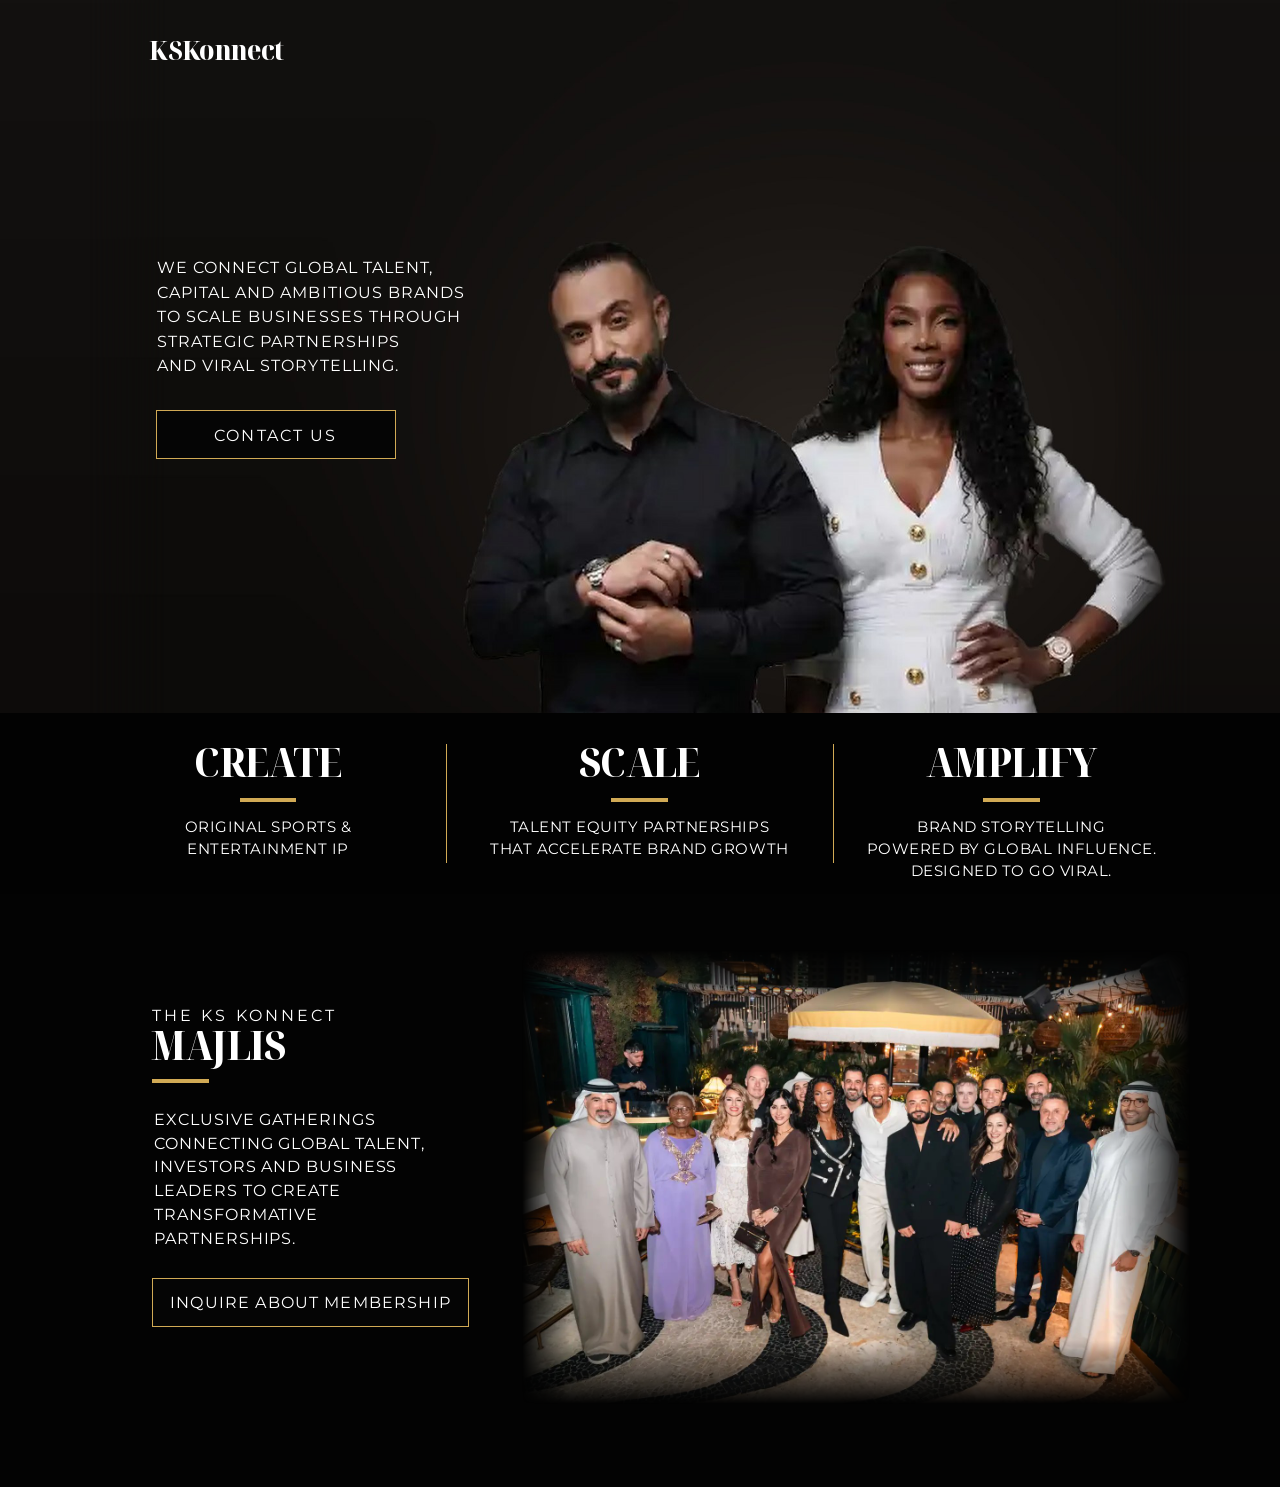
==== index.html @ 67f48735 "Apply the client's first round of edits Both pages: smaller text throughout, every section title the" ====
<!doctype html>
<html lang="en"><head><meta charset="utf-8"><meta name="viewport" content="width=device-width, initial-scale=1"><link rel="preconnect" href="https://fonts.googleapis.com"><link rel="preconnect" href="https://fonts.gstatic.com" crossorigin><link href="https://fonts.googleapis.com/css2?family=Montserrat:wght@400;500&family=Noto+Serif+Display:wdth,wght@62.5..100,700..900&family=Nunito+Sans:wght@400&display=swap" rel="stylesheet"><link rel="stylesheet" href="style.css">
<title>KS Konnect</title>
<meta name="description" content="We connect global talent, capital and ambitious brands to scale businesses through strategic partnerships and viral storytelling.">
</head><body>
<header class="full h-hero">
  <div class="photo" role="img" aria-label="KS Konnect founders"></div>
  <div class="site-head"><div class="wrap"><h1 class="logo-sm"><a href="index.html">KSKonnect</a></h1></div></div>
  <div class="wrap" style="height:100%">
    <p class="copy">WE CONNECT GLOBAL TALENT, <br>CAPITAL AND AMBITIOUS BRANDS <br>TO SCALE BUSINESSES THROUGH <br>STRATEGIC PARTNERSHIPS <br>AND VIRAL STORYTELLING.</p>
    <a class="btn" href="majlis.html">Contact us</a>
  </div>
</header>

<section class="full pillars">
  <div class="wrap">
    <div class="pillar"><h2 class="title">CREATE</h2><span class="bar"></span><p>ORIGINAL SPORTS &amp; <br>ENTERTAINMENT IP</p></div>
    <div class="pillar"><h2 class="title">SCALE</h2><span class="bar"></span><p>TALENT EQUITY PARTNERSHIPS <br>THAT ACCELERATE BRAND GROWTH</p></div>
    <div class="pillar"><h2 class="title">AMPLIFY</h2><span class="bar"></span><p>BRAND STORYTELLING <br>POWERED BY GLOBAL INFLUENCE. <br>DESIGNED TO GO VIRAL.</p></div>
  </div>
</section>

<section class="full h-majlis">
  <div class="photo" role="img" aria-label="Guests at a KS Konnect Majlis gathering"></div>
  <div class="wrap" style="height:100%">
    <p class="eyebrow kicker">THE KS KONNECT</p>
    <h2 class="title">MAJLIS</h2>
    <span class="bar"></span>
    <p class="copy">EXCLUSIVE GATHERINGS <br>CONNECTING GLOBAL TALENT, <br>INVESTORS AND BUSINESS <br>LEADERS TO CREATE <br>TRANSFORMATIVE <br>PARTNERSHIPS.</p>
    <a class="btn" href="majlis.html">Inquire about membership</a>
  </div>
</section>
</body></html>
---- style.css ----
/* KS Konnect. Layout is drawn on the 853px mockup grid: "Nu" = N mockup pixels, scaled to the viewport (capped at 1100px). */
:root{
  --u: calc(min(100vw, 1100px) / 853);
  --gold:#d1aa55; --gold-text:#e2bb5e;
  --ink:#030303; --white:#fff;
  --serif:'Noto Serif Display', 'Playfair Display', Georgia, serif;
  --body:'Nunito Sans', 'Avenir Next', Avenir, sans-serif;
  --sans:'Montserrat', 'Helvetica Neue', Arial, sans-serif;
}
*{box-sizing:border-box;margin:0;padding:0}
html{background:var(--ink)}
body{background:var(--ink);color:var(--white);font-family:var(--sans);-webkit-font-smoothing:antialiased;overflow-x:hidden}
a{color:inherit;text-decoration:none}
.bar{display:block;height:calc(3 * var(--u));width:calc(44 * var(--u));background:var(--gold)}
.btn{position:absolute;display:flex;align-items:center;justify-content:center;border:calc(1.5 * var(--u)) solid var(--gold);background:#050505;color:#fff;font-family:var(--sans);font-weight:400;text-transform:uppercase;transition:background .25s,color .25s}
.btn:hover{background:var(--gold);color:#000}
.wrap{position:relative;width:calc(853 * var(--u));margin:0 auto}
.full{position:relative;width:100%}
.eyebrow{position:absolute;font-family:var(--sans);font-weight:400;text-transform:uppercase;white-space:nowrap}
.display{position:absolute;font-family:var(--serif);font-weight:800;font-stretch:83.5%;line-height:1;white-space:nowrap}
.copy{position:absolute;font-family:var(--sans);white-space:nowrap}
/* every section title shares one size */
.title{font-family:var(--serif);font-weight:800;font-stretch:83.5%;font-size:calc(31 * var(--u));line-height:1.15;letter-spacing:calc(-.5 * var(--u))}

/* small logo, top left */
.site-head{position:absolute;top:0;left:0;right:0;z-index:5}
.site-head.static{position:relative;height:calc(84 * var(--u))}
.logo-sm{position:absolute;left:calc(46 * var(--u));top:calc(28 * var(--u));font-family:var(--serif);font-weight:800;font-stretch:83.5%;font-size:calc(21 * var(--u));line-height:1;letter-spacing:calc(-.5 * var(--u))}

/* ---------- HOME ---------- */
.h-hero{height:calc(553 * var(--u));background:#141310 url(img/home-hero-edge.png) 0 0/100% calc(553 * var(--u)) no-repeat}
.h-hero .photo{position:absolute;inset:0;width:calc(853 * var(--u));left:50%;transform:translateX(-50%);height:calc(553 * var(--u));background:url(img/home-hero.jpg) 0 0/calc(853 * var(--u)) calc(553 * var(--u)) no-repeat}
.h-hero .copy{left:calc(52 * var(--u));top:calc(198 * var(--u));font-size:calc(12.6 * var(--u));line-height:calc(19 * var(--u));letter-spacing:calc(.8 * var(--u));font-weight:400}
.h-hero .btn{left:calc(51 * var(--u));top:calc(318 * var(--u));width:calc(186 * var(--u));height:calc(38 * var(--u));font-size:calc(12.6 * var(--u));letter-spacing:calc(1.6 * var(--u))}

.pillars{height:calc(140 * var(--u));background:#020202}
.pillars .wrap{display:grid;grid-template-columns:calc(276 * var(--u)) calc(300 * var(--u)) calc(277 * var(--u));height:100%}
.pillar{position:relative;text-align:center}
.pillar + .pillar::before{content:"";position:absolute;left:0;top:calc(24 * var(--u));width:calc(1 * var(--u));height:calc(92 * var(--u));background:var(--gold)}
.pillar .title{margin-top:calc(20 * var(--u))}
.pillar .bar{margin:calc(10 * var(--u)) auto 0}
.pillar p{margin-top:calc(12 * var(--u));font-size:calc(11.4 * var(--u));line-height:calc(17 * var(--u));letter-spacing:calc(.4 * var(--u));font-weight:400}

.h-majlis{height:calc(460 * var(--u));background:#030303;overflow:hidden}
.h-majlis .photo{position:absolute;top:0;left:50%;transform:translateX(-50%);width:calc(853 * var(--u));height:calc(460 * var(--u))}
.h-majlis .photo::before{content:"";position:absolute;left:calc(335 * var(--u));top:calc(44 * var(--u));width:calc(528 * var(--u));height:calc(352 * var(--u));background:url(img/majlis-event.jpg) center/cover no-repeat;
  -webkit-mask-image:linear-gradient(90deg,transparent,#000 7%),linear-gradient(transparent,#000 12%,#000 86%,transparent);-webkit-mask-composite:source-in;
  mask-image:linear-gradient(90deg,transparent,#000 7%),linear-gradient(transparent,#000 12%,#000 86%,transparent);mask-composite:intersect}
.kicker{font-size:calc(12.6 * var(--u));letter-spacing:calc(2.4 * var(--u))}
.h-majlis .kicker{left:calc(48 * var(--u));top:calc(86 * var(--u))}
.h-majlis .title{position:absolute;left:calc(47 * var(--u));top:calc(102 * var(--u));line-height:1}
.h-majlis .bar{position:absolute;left:calc(48 * var(--u));top:calc(144 * var(--u))}
.h-majlis .copy{left:calc(50 * var(--u));top:calc(166 * var(--u));font-size:calc(12.4 * var(--u));line-height:calc(18.5 * var(--u));letter-spacing:calc(.7 * var(--u))}
.h-majlis .btn{left:calc(48 * var(--u));top:calc(298 * var(--u));width:calc(246 * var(--u));height:calc(38 * var(--u));font-size:calc(12.4 * var(--u));letter-spacing:calc(.9 * var(--u))}

/* ---------- MAJLIS (membership form) ---------- */
.m-body{padding:calc(16 * var(--u)) 0 calc(96 * var(--u));background:radial-gradient(calc(420 * var(--u)) calc(210 * var(--u)) at calc(290 * var(--u)) 100%,#231f19,rgba(3,3,3,0) 100%),var(--ink)}
.m-body .wrap{display:grid;grid-template-columns:calc(428 * var(--u)) calc(290 * var(--u));column-gap:calc(53 * var(--u));padding-left:calc(50 * var(--u));align-items:start}
.m-body .bar{margin:calc(12 * var(--u)) 0 calc(26 * var(--u))}
.field{margin-bottom:calc(18 * var(--u))}
.field > label{display:block;font-size:calc(11 * var(--u));letter-spacing:calc(2 * var(--u));font-weight:500;text-transform:uppercase;line-height:1;height:calc(18 * var(--u))}
.ctl{display:block;width:100%;height:calc(40 * var(--u));border:calc(1 * var(--u)) solid #3b3b3b;border-radius:calc(3 * var(--u));background:#0c0c0c;color:#fff;font-family:var(--body);font-size:calc(12.8 * var(--u));padding:calc(2 * var(--u)) calc(14 * var(--u)) 0;outline:none;font-weight:400;letter-spacing:calc(.15 * var(--u))}
.ctl::placeholder{color:#a9a9a9;opacity:1}
.ctl:focus,.phone:focus-within{border-color:var(--gold)}
textarea.ctl{height:calc(84 * var(--u));padding-top:calc(12 * var(--u));resize:none;line-height:1.45}
.phone{display:flex;height:calc(42 * var(--u));border:calc(1 * var(--u)) solid #3b3b3b;border-radius:calc(3 * var(--u));background:#0c0c0c}
.phone .cc{font-family:var(--body);display:flex;align-items:center;width:calc(140 * var(--u));border-right:calc(1 * var(--u)) solid #3e3e3e;padding-left:calc(14 * var(--u));font-size:calc(12.8 * var(--u));color:#e8e8e8;cursor:pointer;position:relative}
.phone .cc select{position:absolute;inset:0;opacity:0;cursor:pointer}
.flag{width:calc(23 * var(--u));height:calc(15 * var(--u));margin-right:calc(20 * var(--u));display:block}
.chev{width:calc(11 * var(--u));height:calc(7 * var(--u));margin-left:calc(18 * var(--u))}
.phone input{flex:1;border:0;background:transparent;height:100%;border-radius:0}
.submit{margin-top:calc(8 * var(--u));width:100%;height:calc(50 * var(--u));border:calc(1.5 * var(--u)) solid var(--gold);border-radius:calc(2 * var(--u));background:#050403;color:#fff;font-family:var(--sans);font-size:calc(13 * var(--u));letter-spacing:calc(3.6 * var(--u));font-weight:400;display:flex;align-items:center;justify-content:center;cursor:pointer;transition:background .25s,color .25s}
.submit svg{width:calc(17 * var(--u));height:calc(12 * var(--u));margin-left:calc(18 * var(--u))}
.submit:hover{background:var(--gold);color:#000}
.submit:hover svg path{stroke:#000}
.toast{margin-top:calc(12 * var(--u));font-size:calc(12 * var(--u));color:var(--gold-text);opacity:0;transition:opacity .3s}
.toast.on{opacity:1}

.aside-col{padding-top:0}
.aside-copy,.contact-copy{font-family:var(--body);font-weight:400;letter-spacing:calc(.2 * var(--u))}
.aside-copy{font-size:calc(14.6 * var(--u));line-height:calc(23 * var(--u))}
.rule{display:block;width:100%;height:calc(1 * var(--u));background:var(--gold);margin:calc(44 * var(--u)) 0 calc(36 * var(--u))}
.contact-copy{font-size:calc(13.8 * var(--u));line-height:calc(21.5 * var(--u))}
.email{display:inline-block;margin-top:calc(10 * var(--u));font-family:var(--body);font-size:calc(17 * var(--u));color:var(--gold-text);letter-spacing:calc(.3 * var(--u))}
.email:hover{text-decoration:underline}

@media (min-width:1101px){
  .photo{-webkit-mask-image:linear-gradient(90deg,transparent,#000 7%,#000 93%,transparent);mask-image:linear-gradient(90deg,transparent,#000 7%,#000 93%,transparent)}
}

/* ---------- PHONES: stack the layout ---------- */
@media (max-width:640px){
  :root{--u:calc(100vw / 400)}
  .logo-sm{left:calc(16 * var(--u));top:calc(20 * var(--u));font-size:calc(22 * var(--u))}
  .h-hero{height:auto;padding:calc(80 * var(--u)) calc(16 * var(--u)) calc(340 * var(--u))}
  .h-hero .photo{left:0;transform:none;width:100%;top:auto;bottom:0;height:calc(340 * var(--u));background-size:auto calc(340 * var(--u));background-position:100% 100%}
  .h-hero .copy,.h-hero .btn{position:relative;left:0;top:0}
  .h-hero .copy{white-space:normal;font-size:calc(13.5 * var(--u));line-height:calc(20 * var(--u))}
  .h-hero .copy br,.h-majlis .copy br{display:none}
  .h-hero .btn{margin-top:calc(22 * var(--u));width:calc(200 * var(--u));height:calc(42 * var(--u));font-size:calc(13 * var(--u))}
  .wrap{width:100%}
  .photo{-webkit-mask-image:linear-gradient(transparent,#000 30%);mask-image:linear-gradient(transparent,#000 30%)}
  .h-hero{background-image:none}
  .pillars{height:auto}
  .pillars .wrap{display:block;padding:calc(8 * var(--u)) calc(16 * var(--u))}
  .pillar{padding:calc(24 * var(--u)) 0}
  .pillar + .pillar::before{left:50%;top:0;width:calc(80 * var(--u));height:calc(1 * var(--u));transform:translateX(-50%)}
  .pillar .title{margin-top:0}
  .pillar p{font-size:calc(12 * var(--u));line-height:calc(18 * var(--u))}
  .h-majlis{height:auto;padding:calc(36 * var(--u)) calc(16 * var(--u)) calc(310 * var(--u))}
  .h-majlis .photo{left:0;transform:none;width:100%;top:auto;bottom:0;height:calc(290 * var(--u))}
  .h-majlis .photo::before{left:0;top:0;width:100%;height:100%;-webkit-mask-image:linear-gradient(transparent,#000 22%);mask-image:linear-gradient(transparent,#000 22%)}
  .h-majlis .kicker,.h-majlis .title,.h-majlis .bar,.h-majlis .copy,.h-majlis .btn{position:relative;left:0;top:0}
  .h-majlis .title{margin-top:calc(6 * var(--u))}
  .h-majlis .bar{margin:calc(12 * var(--u)) 0 calc(18 * var(--u))}
  .h-majlis .copy{white-space:normal;font-size:calc(13 * var(--u));line-height:calc(19.5 * var(--u))}
  .h-majlis .btn{margin-top:calc(22 * var(--u));width:calc(260 * var(--u));height:calc(42 * var(--u));font-size:calc(12.6 * var(--u))}
  .site-head.static{height:calc(64 * var(--u))}
  .m-body{padding:calc(8 * var(--u)) calc(16 * var(--u)) calc(48 * var(--u))}
  .m-body .wrap{display:block;padding:0}
  .m-body .title{font-size:calc(28 * var(--u))}
  .field > label{font-size:calc(11.5 * var(--u))}
  .ctl,.phone .cc{font-size:calc(14 * var(--u))}
  .aside-col{padding-top:calc(56 * var(--u))}
  .aside-copy,.contact-copy{font-size:calc(15 * var(--u));line-height:calc(23 * var(--u))}
  .aside-copy br,.contact-copy br{display:none}
  .rule{margin:calc(36 * var(--u)) 0}
}
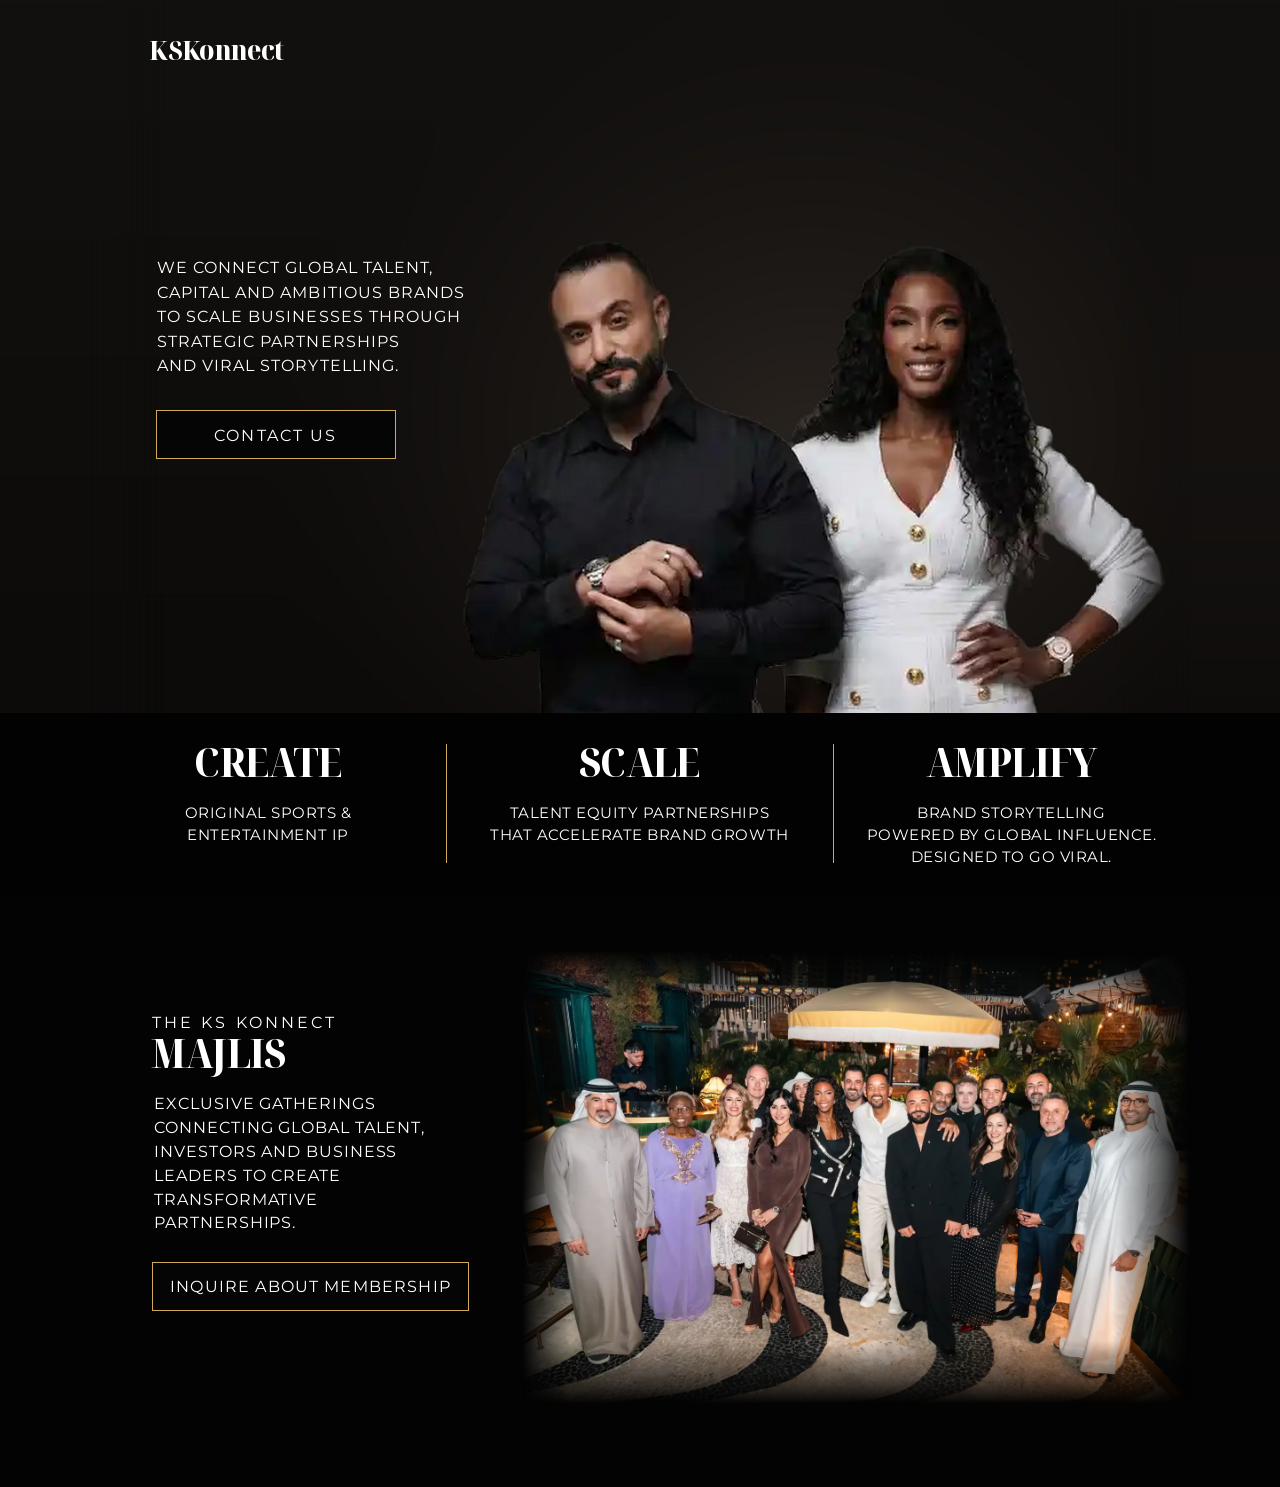
==== commit 645fd751: "Remove the gold bars under the section titles The thin gold dividers between the services and the ru" ====
--- a/index.html
+++ b/index.html
@@ -14,9 +14,9 @@
 
 <section class="full pillars">
   <div class="wrap">
-    <div class="pillar"><h2 class="title">CREATE</h2><span class="bar"></span><p>ORIGINAL SPORTS &amp; <br>ENTERTAINMENT IP</p></div>
-    <div class="pillar"><h2 class="title">SCALE</h2><span class="bar"></span><p>TALENT EQUITY PARTNERSHIPS <br>THAT ACCELERATE BRAND GROWTH</p></div>
-    <div class="pillar"><h2 class="title">AMPLIFY</h2><span class="bar"></span><p>BRAND STORYTELLING <br>POWERED BY GLOBAL INFLUENCE. <br>DESIGNED TO GO VIRAL.</p></div>
+    <div class="pillar"><h2 class="title">CREATE</h2><p>ORIGINAL SPORTS &amp; <br>ENTERTAINMENT IP</p></div>
+    <div class="pillar"><h2 class="title">SCALE</h2><p>TALENT EQUITY PARTNERSHIPS <br>THAT ACCELERATE BRAND GROWTH</p></div>
+    <div class="pillar"><h2 class="title">AMPLIFY</h2><p>BRAND STORYTELLING <br>POWERED BY GLOBAL INFLUENCE. <br>DESIGNED TO GO VIRAL.</p></div>
   </div>
 </section>
 
@@ -25,7 +25,6 @@
   <div class="wrap" style="height:100%">
     <p class="eyebrow kicker">THE KS KONNECT</p>
     <h2 class="title">MAJLIS</h2>
-    <span class="bar"></span>
     <p class="copy">EXCLUSIVE GATHERINGS <br>CONNECTING GLOBAL TALENT, <br>INVESTORS AND BUSINESS <br>LEADERS TO CREATE <br>TRANSFORMATIVE <br>PARTNERSHIPS.</p>
     <a class="btn" href="majlis.html">Inquire about membership</a>
   </div>
--- a/style.css
+++ b/style.css
@@ -11,7 +11,6 @@
 html{background:var(--ink)}
 body{background:var(--ink);color:var(--white);font-family:var(--sans);-webkit-font-smoothing:antialiased;overflow-x:hidden}
 a{color:inherit;text-decoration:none}
-.bar{display:block;height:calc(3 * var(--u));width:calc(44 * var(--u));background:var(--gold)}
 .btn{position:absolute;display:flex;align-items:center;justify-content:center;border:calc(1.5 * var(--u)) solid var(--gold);background:#050505;color:#fff;font-family:var(--sans);font-weight:400;text-transform:uppercase;transition:background .25s,color .25s}
 .btn:hover{background:var(--gold);color:#000}
 .wrap{position:relative;width:calc(853 * var(--u));margin:0 auto}
@@ -38,8 +37,7 @@
 .pillar{position:relative;text-align:center}
 .pillar + .pillar::before{content:"";position:absolute;left:0;top:calc(24 * var(--u));width:calc(1 * var(--u));height:calc(92 * var(--u));background:var(--gold)}
 .pillar .title{margin-top:calc(20 * var(--u))}
-.pillar .bar{margin:calc(10 * var(--u)) auto 0}
-.pillar p{margin-top:calc(12 * var(--u));font-size:calc(11.4 * var(--u));line-height:calc(17 * var(--u));letter-spacing:calc(.4 * var(--u));font-weight:400}
+.pillar p{margin-top:calc(14 * var(--u));font-size:calc(11.4 * var(--u));line-height:calc(17 * var(--u));letter-spacing:calc(.4 * var(--u));font-weight:400}
 
 .h-majlis{height:calc(460 * var(--u));background:#030303;overflow:hidden}
 .h-majlis .photo{position:absolute;top:0;left:50%;transform:translateX(-50%);width:calc(853 * var(--u));height:calc(460 * var(--u))}
@@ -47,16 +45,15 @@
   -webkit-mask-image:linear-gradient(90deg,transparent,#000 7%),linear-gradient(transparent,#000 12%,#000 86%,transparent);-webkit-mask-composite:source-in;
   mask-image:linear-gradient(90deg,transparent,#000 7%),linear-gradient(transparent,#000 12%,#000 86%,transparent);mask-composite:intersect}
 .kicker{font-size:calc(12.6 * var(--u));letter-spacing:calc(2.4 * var(--u))}
-.h-majlis .kicker{left:calc(48 * var(--u));top:calc(86 * var(--u))}
-.h-majlis .title{position:absolute;left:calc(47 * var(--u));top:calc(102 * var(--u));line-height:1}
-.h-majlis .bar{position:absolute;left:calc(48 * var(--u));top:calc(144 * var(--u))}
-.h-majlis .copy{left:calc(50 * var(--u));top:calc(166 * var(--u));font-size:calc(12.4 * var(--u));line-height:calc(18.5 * var(--u));letter-spacing:calc(.7 * var(--u))}
-.h-majlis .btn{left:calc(48 * var(--u));top:calc(298 * var(--u));width:calc(246 * var(--u));height:calc(38 * var(--u));font-size:calc(12.4 * var(--u));letter-spacing:calc(.9 * var(--u))}
+.h-majlis .kicker{left:calc(48 * var(--u));top:calc(92 * var(--u))}
+.h-majlis .title{position:absolute;left:calc(47 * var(--u));top:calc(108 * var(--u));line-height:1}
+.h-majlis .copy{left:calc(50 * var(--u));top:calc(154 * var(--u));font-size:calc(12.4 * var(--u));line-height:calc(18.5 * var(--u));letter-spacing:calc(.7 * var(--u))}
+.h-majlis .btn{left:calc(48 * var(--u));top:calc(286 * var(--u));width:calc(246 * var(--u));height:calc(38 * var(--u));font-size:calc(12.4 * var(--u));letter-spacing:calc(.9 * var(--u))}
 
 /* ---------- MAJLIS (membership form) ---------- */
 .m-body{padding:calc(16 * var(--u)) 0 calc(96 * var(--u));background:radial-gradient(calc(420 * var(--u)) calc(210 * var(--u)) at calc(290 * var(--u)) 100%,#231f19,rgba(3,3,3,0) 100%),var(--ink)}
 .m-body .wrap{display:grid;grid-template-columns:calc(428 * var(--u)) calc(290 * var(--u));column-gap:calc(53 * var(--u));padding-left:calc(50 * var(--u));align-items:start}
-.m-body .bar{margin:calc(12 * var(--u)) 0 calc(26 * var(--u))}
+.m-body .title{margin-bottom:calc(24 * var(--u))}
 .field{margin-bottom:calc(18 * var(--u))}
 .field > label{display:block;font-size:calc(11 * var(--u));letter-spacing:calc(2 * var(--u));font-weight:500;text-transform:uppercase;line-height:1;height:calc(18 * var(--u))}
 .ctl{display:block;width:100%;height:calc(40 * var(--u));border:calc(1 * var(--u)) solid #3b3b3b;border-radius:calc(3 * var(--u));background:#0c0c0c;color:#fff;font-family:var(--body);font-size:calc(12.8 * var(--u));padding:calc(2 * var(--u)) calc(14 * var(--u)) 0;outline:none;font-weight:400;letter-spacing:calc(.15 * var(--u))}
@@ -110,9 +107,9 @@
   .h-majlis{height:auto;padding:calc(36 * var(--u)) calc(16 * var(--u)) calc(310 * var(--u))}
   .h-majlis .photo{left:0;transform:none;width:100%;top:auto;bottom:0;height:calc(290 * var(--u))}
   .h-majlis .photo::before{left:0;top:0;width:100%;height:100%;-webkit-mask-image:linear-gradient(transparent,#000 22%);mask-image:linear-gradient(transparent,#000 22%)}
-  .h-majlis .kicker,.h-majlis .title,.h-majlis .bar,.h-majlis .copy,.h-majlis .btn{position:relative;left:0;top:0}
+  .h-majlis .kicker,.h-majlis .title,.h-majlis .copy,.h-majlis .btn{position:relative;left:0;top:0}
   .h-majlis .title{margin-top:calc(6 * var(--u))}
-  .h-majlis .bar{margin:calc(12 * var(--u)) 0 calc(18 * var(--u))}
+  .h-majlis .copy{margin-top:calc(16 * var(--u))}
   .h-majlis .copy{white-space:normal;font-size:calc(13 * var(--u));line-height:calc(19.5 * var(--u))}
   .h-majlis .btn{margin-top:calc(22 * var(--u));width:calc(260 * var(--u));height:calc(42 * var(--u));font-size:calc(12.6 * var(--u))}
   .site-head.static{height:calc(64 * var(--u))}
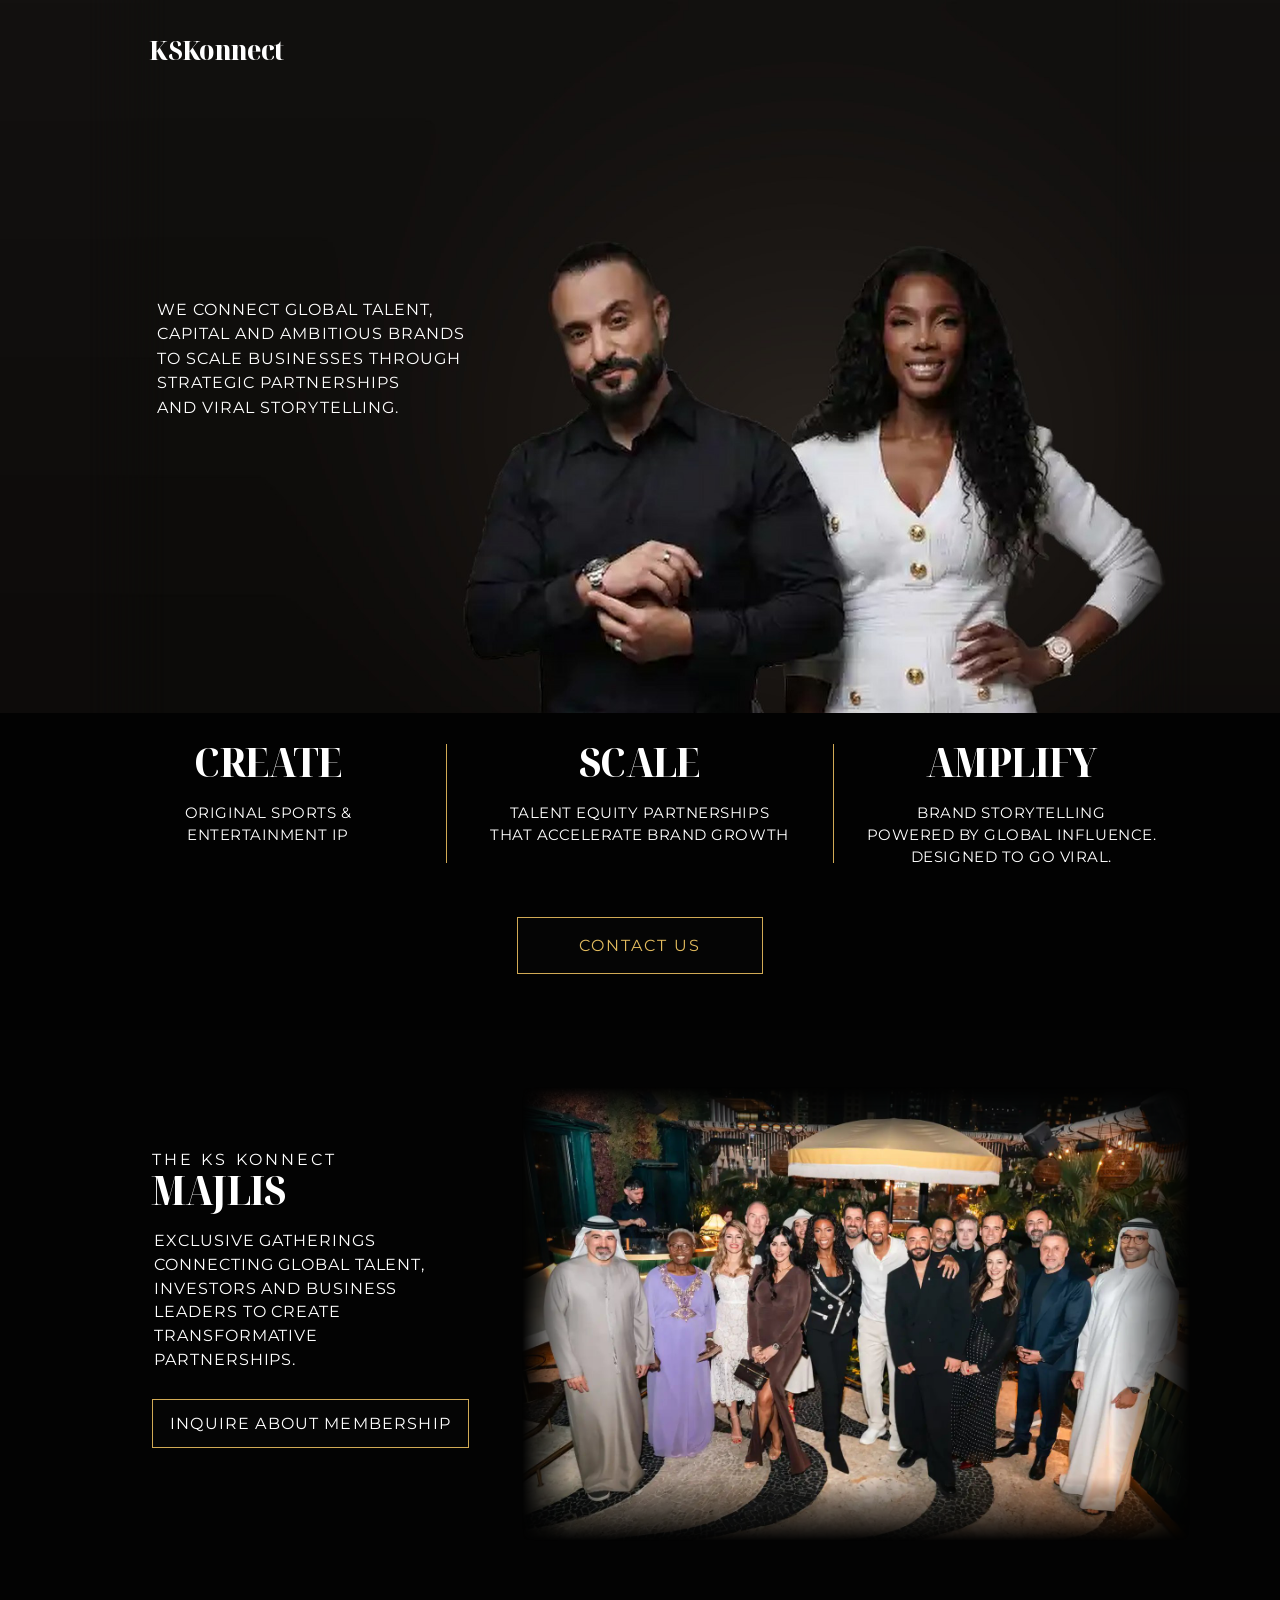
==== commit 3fe9e458: "Move Contact us below the three services The button now sits centred under Create / Scale / Amplify " ====
--- a/index.html
+++ b/index.html
@@ -8,7 +8,6 @@
   <div class="site-head"><div class="wrap"><h1 class="logo-sm"><a href="index.html">KSKonnect</a></h1></div></div>
   <div class="wrap" style="height:100%">
     <p class="copy">WE CONNECT GLOBAL TALENT, <br>CAPITAL AND AMBITIOUS BRANDS <br>TO SCALE BUSINESSES THROUGH <br>STRATEGIC PARTNERSHIPS <br>AND VIRAL STORYTELLING.</p>
-    <a class="btn" href="majlis.html">Contact us</a>
   </div>
 </header>
 
@@ -18,6 +17,7 @@
     <div class="pillar"><h2 class="title">SCALE</h2><p>TALENT EQUITY PARTNERSHIPS <br>THAT ACCELERATE BRAND GROWTH</p></div>
     <div class="pillar"><h2 class="title">AMPLIFY</h2><p>BRAND STORYTELLING <br>POWERED BY GLOBAL INFLUENCE. <br>DESIGNED TO GO VIRAL.</p></div>
   </div>
+  <div class="cta"><a class="btn" href="majlis.html">Contact us</a></div>
 </section>
 
 <section class="full h-majlis">
--- a/style.css
+++ b/style.css
@@ -29,11 +29,13 @@
 /* ---------- HOME ---------- */
 .h-hero{height:calc(553 * var(--u));background:#141310 url(img/home-hero-edge.png) 0 0/100% calc(553 * var(--u)) no-repeat}
 .h-hero .photo{position:absolute;inset:0;width:calc(853 * var(--u));left:50%;transform:translateX(-50%);height:calc(553 * var(--u));background:url(img/home-hero.jpg) 0 0/calc(853 * var(--u)) calc(553 * var(--u)) no-repeat}
-.h-hero .copy{left:calc(52 * var(--u));top:calc(198 * var(--u));font-size:calc(12.6 * var(--u));line-height:calc(19 * var(--u));letter-spacing:calc(.8 * var(--u));font-weight:400}
-.h-hero .btn{left:calc(51 * var(--u));top:calc(318 * var(--u));width:calc(186 * var(--u));height:calc(38 * var(--u));font-size:calc(12.6 * var(--u));letter-spacing:calc(1.6 * var(--u))}
+.h-hero .copy{left:calc(52 * var(--u));top:calc(230 * var(--u));font-size:calc(12.6 * var(--u));line-height:calc(19 * var(--u));letter-spacing:calc(.8 * var(--u));font-weight:400}
 
-.pillars{height:calc(140 * var(--u));background:#020202}
-.pillars .wrap{display:grid;grid-template-columns:calc(276 * var(--u)) calc(300 * var(--u)) calc(277 * var(--u));height:100%}
+.pillars{background:#020202;padding-bottom:calc(44 * var(--u))}
+.pillars .wrap{display:grid;grid-template-columns:calc(276 * var(--u)) calc(300 * var(--u)) calc(277 * var(--u));height:calc(140 * var(--u))}
+.cta{display:flex;justify-content:center;padding-top:calc(18 * var(--u))}
+.cta .btn{position:relative;width:calc(190 * var(--u));height:calc(44 * var(--u));font-size:calc(12.6 * var(--u));letter-spacing:calc(1.6 * var(--u));color:var(--gold-text)}
+.cta .btn:hover{color:#000}
 .pillar{position:relative;text-align:center}
 .pillar + .pillar::before{content:"";position:absolute;left:0;top:calc(24 * var(--u));width:calc(1 * var(--u));height:calc(92 * var(--u));background:var(--gold)}
 .pillar .title{margin-top:calc(20 * var(--u))}
@@ -89,17 +91,18 @@
 @media (max-width:640px){
   :root{--u:calc(100vw / 400)}
   .logo-sm{left:calc(16 * var(--u));top:calc(20 * var(--u));font-size:calc(22 * var(--u))}
-  .h-hero{height:auto;padding:calc(80 * var(--u)) calc(16 * var(--u)) calc(340 * var(--u))}
+  .h-hero{height:auto;padding:calc(80 * var(--u)) calc(16 * var(--u)) calc(300 * var(--u))}
   .h-hero .photo{left:0;transform:none;width:100%;top:auto;bottom:0;height:calc(340 * var(--u));background-size:auto calc(340 * var(--u));background-position:100% 100%}
-  .h-hero .copy,.h-hero .btn{position:relative;left:0;top:0}
+  .h-hero .copy{position:relative;left:0;top:0}
   .h-hero .copy{white-space:normal;font-size:calc(13.5 * var(--u));line-height:calc(20 * var(--u))}
   .h-hero .copy br,.h-majlis .copy br{display:none}
-  .h-hero .btn{margin-top:calc(22 * var(--u));width:calc(200 * var(--u));height:calc(42 * var(--u));font-size:calc(13 * var(--u))}
   .wrap{width:100%}
   .photo{-webkit-mask-image:linear-gradient(transparent,#000 30%);mask-image:linear-gradient(transparent,#000 30%)}
   .h-hero{background-image:none}
   .pillars{height:auto}
-  .pillars .wrap{display:block;padding:calc(8 * var(--u)) calc(16 * var(--u))}
+  .pillars .wrap{display:block;height:auto;padding:calc(8 * var(--u)) calc(16 * var(--u))}
+  .cta{padding-top:calc(4 * var(--u))}
+  .cta .btn{width:calc(200 * var(--u));height:calc(44 * var(--u));font-size:calc(13 * var(--u))}
   .pillar{padding:calc(24 * var(--u)) 0}
   .pillar + .pillar::before{left:50%;top:0;width:calc(80 * var(--u));height:calc(1 * var(--u));transform:translateX(-50%)}
   .pillar .title{margin-top:0}
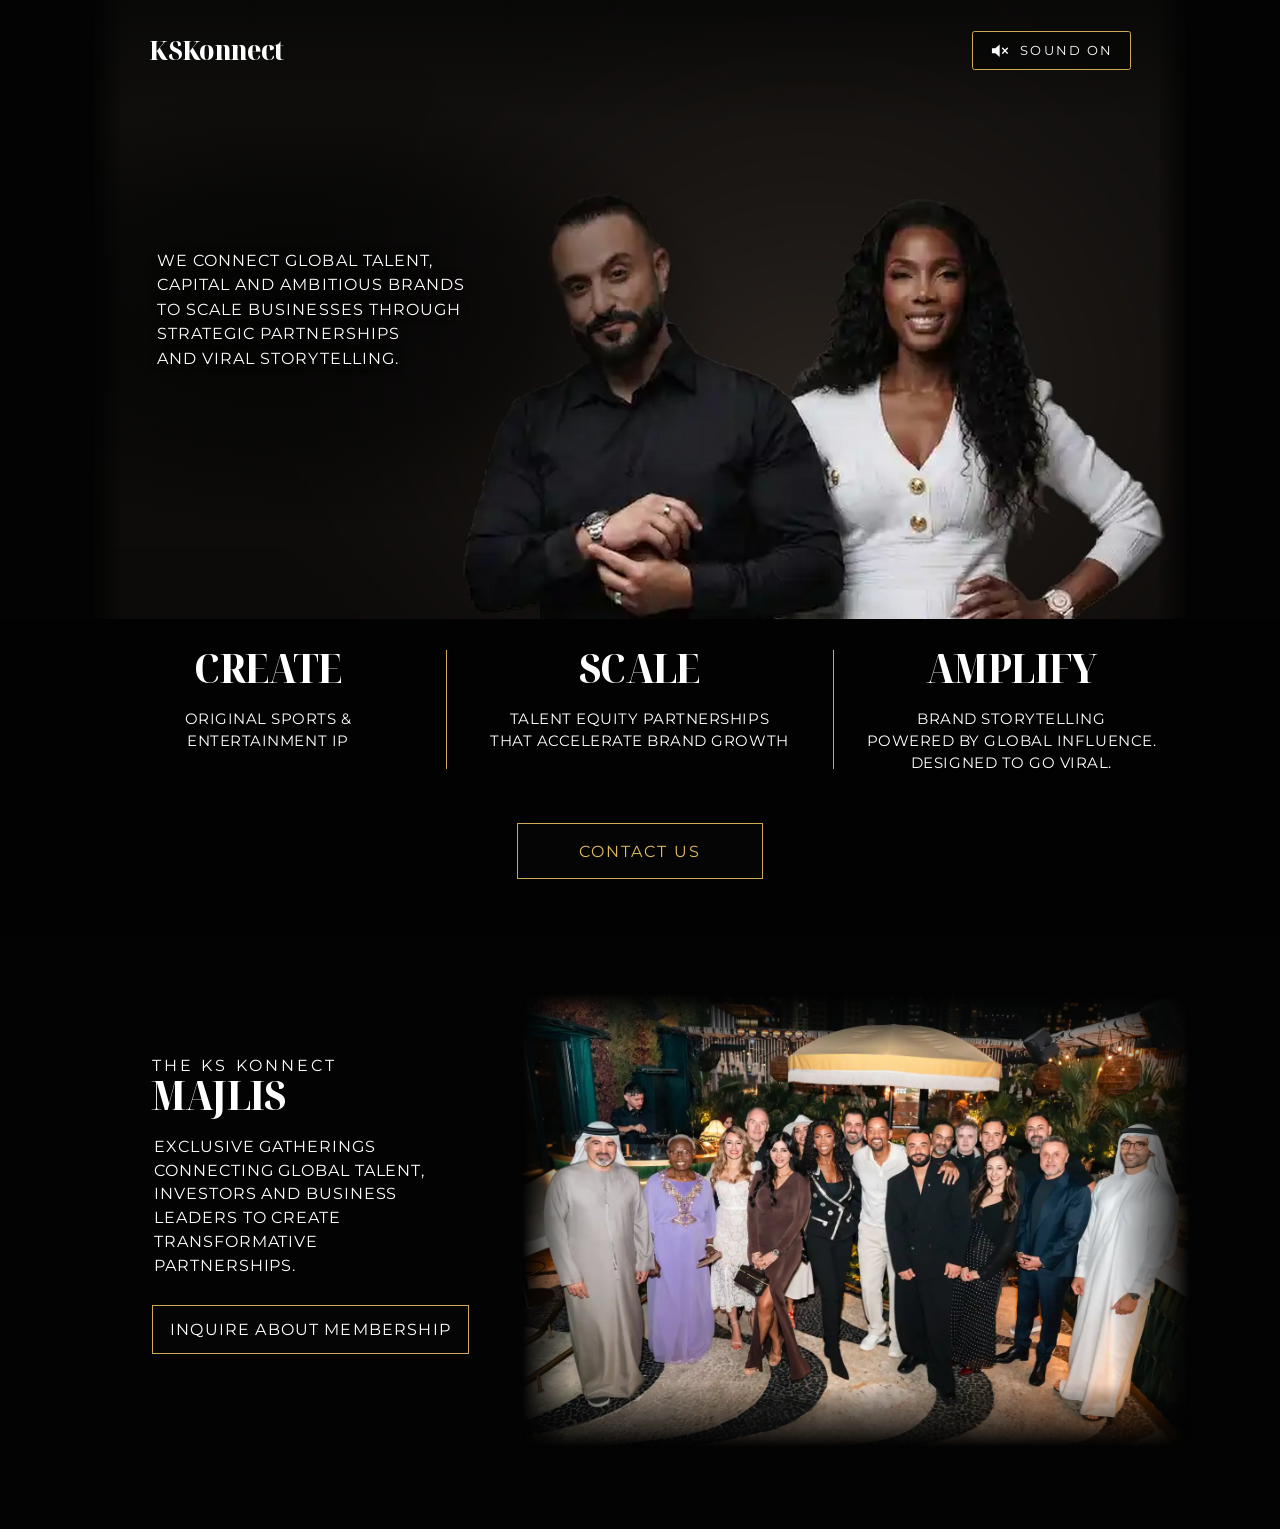
==== commit a013327b: "Add the corporate trailer to the home page and email form inquiries The hero is now a 16:9 box playi" ====
--- a/index.html
+++ b/index.html
@@ -4,7 +4,17 @@
 <meta name="description" content="We connect global talent, capital and ambitious brands to scale businesses through strategic partnerships and viral storytelling.">
 </head><body>
 <header class="full h-hero">
-  <div class="photo" role="img" aria-label="KS Konnect founders"></div>
+  <div class="photo">
+    <video class="hero-vid" id="trailer" autoplay muted loop playsinline preload="auto" poster="img/home-hero.jpg" aria-label="KS Konnect corporate trailer">
+      <source src="video/ks-konnect-trailer-360.mp4" type="video/mp4" media="(max-width: 640px)">
+      <source src="video/ks-konnect-trailer.mp4" type="video/mp4">
+    </video>
+    <noscript><style>.hero-vid{opacity:1}</style></noscript>
+    <button class="sound" id="sound" type="button" aria-pressed="false">
+      <svg viewBox="0 0 20 16" aria-hidden="true"><path d="M2 5.5h3.5L10 1.5v13l-4.5-4H2z" fill="currentColor"/><path class="wave" d="M13 5a4 4 0 0 1 0 6M15.5 2.5a7.5 7.5 0 0 1 0 11" fill="none" stroke="currentColor" stroke-width="1.4" stroke-linecap="round"/><path class="mute" d="M13 5.5l5 5M18 5.5l-5 5" fill="none" stroke="currentColor" stroke-width="1.4" stroke-linecap="round"/></svg>
+      <span>Sound on</span>
+    </button>
+  </div>
   <div class="site-head"><div class="wrap"><h1 class="logo-sm"><a href="index.html">KSKonnect</a></h1></div></div>
   <div class="wrap" style="height:100%">
     <p class="copy">WE CONNECT GLOBAL TALENT, <br>CAPITAL AND AMBITIOUS BRANDS <br>TO SCALE BUSINESSES THROUGH <br>STRATEGIC PARTNERSHIPS <br>AND VIRAL STORYTELLING.</p>
@@ -29,4 +39,21 @@
     <a class="btn" href="majlis.html">Inquire about membership</a>
   </div>
 </section>
+<script>
+(function(){
+  var v=document.getElementById('trailer'),b=document.getElementById('sound'),label=b.querySelector('span'),heard=false;
+  function show(){if(v.classList.contains('on'))return;v.classList.add('on');setTimeout(function(){v.parentNode.classList.add('ready')},1100)}
+  v.addEventListener('playing',show);
+  if(!v.paused&&v.readyState>2)show();
+  if(window.matchMedia&&matchMedia('(prefers-reduced-motion: reduce)').matches){v.pause();label.textContent='Play trailer'}
+  function sync(){var on=!v.muted&&!v.paused;b.setAttribute('aria-pressed',on);b.classList.toggle('on',on);label.textContent=on?'Sound off':'Sound on'}
+  b.addEventListener('click',function(){
+    if(v.muted||v.paused){
+      if(!heard){v.currentTime=0;heard=true}
+      v.muted=false;v.play();
+    }else v.muted=true;
+    sync();
+  });
+})();
+</script>
 </body></html>
--- a/style.css
+++ b/style.css
@@ -27,9 +27,20 @@
 .logo-sm{position:absolute;left:calc(46 * var(--u));top:calc(28 * var(--u));font-family:var(--serif);font-weight:800;font-stretch:83.5%;font-size:calc(21 * var(--u));line-height:1;letter-spacing:calc(-.5 * var(--u))}
 
 /* ---------- HOME ---------- */
-.h-hero{height:calc(553 * var(--u));background:#141310 url(img/home-hero-edge.png) 0 0/100% calc(553 * var(--u)) no-repeat}
-.h-hero .photo{position:absolute;inset:0;width:calc(853 * var(--u));left:50%;transform:translateX(-50%);height:calc(553 * var(--u));background:url(img/home-hero.jpg) 0 0/calc(853 * var(--u)) calc(553 * var(--u)) no-repeat}
-.h-hero .copy{left:calc(52 * var(--u));top:calc(230 * var(--u));font-size:calc(12.6 * var(--u));line-height:calc(19 * var(--u));letter-spacing:calc(.8 * var(--u));font-weight:400}
+.h-hero{height:calc(480 * var(--u));background:var(--ink)}
+/* trailer box is 16:9 so the video's own captions are never cropped; the founders photo shows until it plays */
+.h-hero .photo{position:absolute;top:0;left:50%;transform:translateX(-50%);width:calc(853 * var(--u));height:calc(480 * var(--u));background:url(img/home-hero.jpg) center/cover no-repeat}
+.h-hero .photo::after{content:"";position:absolute;inset:0;pointer-events:none;background:radial-gradient(calc(330 * var(--u)) calc(175 * var(--u)) at calc(165 * var(--u)) calc(240 * var(--u)),rgba(3,3,3,.78),rgba(3,3,3,.5) 55%,rgba(3,3,3,0)),linear-gradient(rgba(3,3,3,.6),rgba(3,3,3,0) 20%)}
+.hero-vid{position:absolute;inset:0;width:100%;height:100%;object-fit:cover;opacity:0;transition:opacity 1s}
+.hero-vid.on{opacity:1}
+.h-hero .photo.ready{background:none}
+.sound{position:absolute;z-index:2;right:calc(46 * var(--u));top:calc(24 * var(--u));display:flex;align-items:center;height:calc(30 * var(--u));padding:0 calc(13 * var(--u));border:calc(1 * var(--u)) solid var(--gold);border-radius:calc(2 * var(--u));background:rgba(5,5,5,.55);color:#fff;font-family:var(--sans);font-size:calc(10 * var(--u));letter-spacing:calc(1.6 * var(--u));font-weight:400;text-transform:uppercase;cursor:pointer;transition:background .25s,color .25s}
+.sound svg{width:calc(15 * var(--u));height:calc(12 * var(--u));margin-right:calc(9 * var(--u))}
+.sound .wave,.sound.on .mute{display:none}
+.sound.on .wave{display:inline}
+.sound:hover{background:var(--gold);color:#000}
+.h-hero > .wrap{pointer-events:none}
+.h-hero .copy{pointer-events:auto;left:calc(52 * var(--u));top:calc(192 * var(--u));font-size:calc(12.6 * var(--u));line-height:calc(19 * var(--u));letter-spacing:calc(.8 * var(--u));font-weight:400;text-shadow:0 1px 10px rgba(0,0,0,.55)}
 
 .pillars{background:#020202;padding-bottom:calc(44 * var(--u))}
 .pillars .wrap{display:grid;grid-template-columns:calc(276 * var(--u)) calc(300 * var(--u)) calc(277 * var(--u));height:calc(140 * var(--u))}
@@ -71,6 +82,7 @@
 .submit{margin-top:calc(8 * var(--u));width:100%;height:calc(50 * var(--u));border:calc(1.5 * var(--u)) solid var(--gold);border-radius:calc(2 * var(--u));background:#050403;color:#fff;font-family:var(--sans);font-size:calc(13 * var(--u));letter-spacing:calc(3.6 * var(--u));font-weight:400;display:flex;align-items:center;justify-content:center;cursor:pointer;transition:background .25s,color .25s}
 .submit svg{width:calc(17 * var(--u));height:calc(12 * var(--u));margin-left:calc(18 * var(--u))}
 .submit:hover{background:var(--gold);color:#000}
+.submit:disabled{opacity:.6;cursor:wait}
 .submit:hover svg path{stroke:#000}
 .toast{margin-top:calc(12 * var(--u));font-size:calc(12 * var(--u));color:var(--gold-text);opacity:0;transition:opacity .3s}
 .toast.on{opacity:1}
@@ -85,20 +97,23 @@
 
 @media (min-width:1101px){
   .photo{-webkit-mask-image:linear-gradient(90deg,transparent,#000 7%,#000 93%,transparent);mask-image:linear-gradient(90deg,transparent,#000 7%,#000 93%,transparent)}
+  .h-hero .photo{-webkit-mask-image:linear-gradient(90deg,transparent,#000 3%,#000 97%,transparent);mask-image:linear-gradient(90deg,transparent,#000 3%,#000 97%,transparent)}
 }
 
 /* ---------- PHONES: stack the layout ---------- */
 @media (max-width:640px){
   :root{--u:calc(100vw / 400)}
   .logo-sm{left:calc(16 * var(--u));top:calc(20 * var(--u));font-size:calc(22 * var(--u))}
-  .h-hero{height:auto;padding:calc(80 * var(--u)) calc(16 * var(--u)) calc(300 * var(--u))}
-  .h-hero .photo{left:0;transform:none;width:100%;top:auto;bottom:0;height:calc(340 * var(--u));background-size:auto calc(340 * var(--u));background-position:100% 100%}
+  .h-hero{height:auto;padding:calc(80 * var(--u)) calc(16 * var(--u)) calc(253 * var(--u))}
+  .h-hero .photo{left:0;transform:none;width:100%;top:auto;bottom:0;height:calc(225 * var(--u))}
+  .h-hero .photo::after{display:none}
+  .sound{right:calc(10 * var(--u));top:calc(10 * var(--u));height:calc(28 * var(--u));padding:0 calc(11 * var(--u));font-size:calc(10 * var(--u))}
   .h-hero .copy{position:relative;left:0;top:0}
   .h-hero .copy{white-space:normal;font-size:calc(13.5 * var(--u));line-height:calc(20 * var(--u))}
   .h-hero .copy br,.h-majlis .copy br{display:none}
   .wrap{width:100%}
   .photo{-webkit-mask-image:linear-gradient(transparent,#000 30%);mask-image:linear-gradient(transparent,#000 30%)}
-  .h-hero{background-image:none}
+  .h-hero .photo{-webkit-mask-image:none;mask-image:none}
   .pillars{height:auto}
   .pillars .wrap{display:block;height:auto;padding:calc(8 * var(--u)) calc(16 * var(--u))}
   .cta{padding-top:calc(4 * var(--u))}
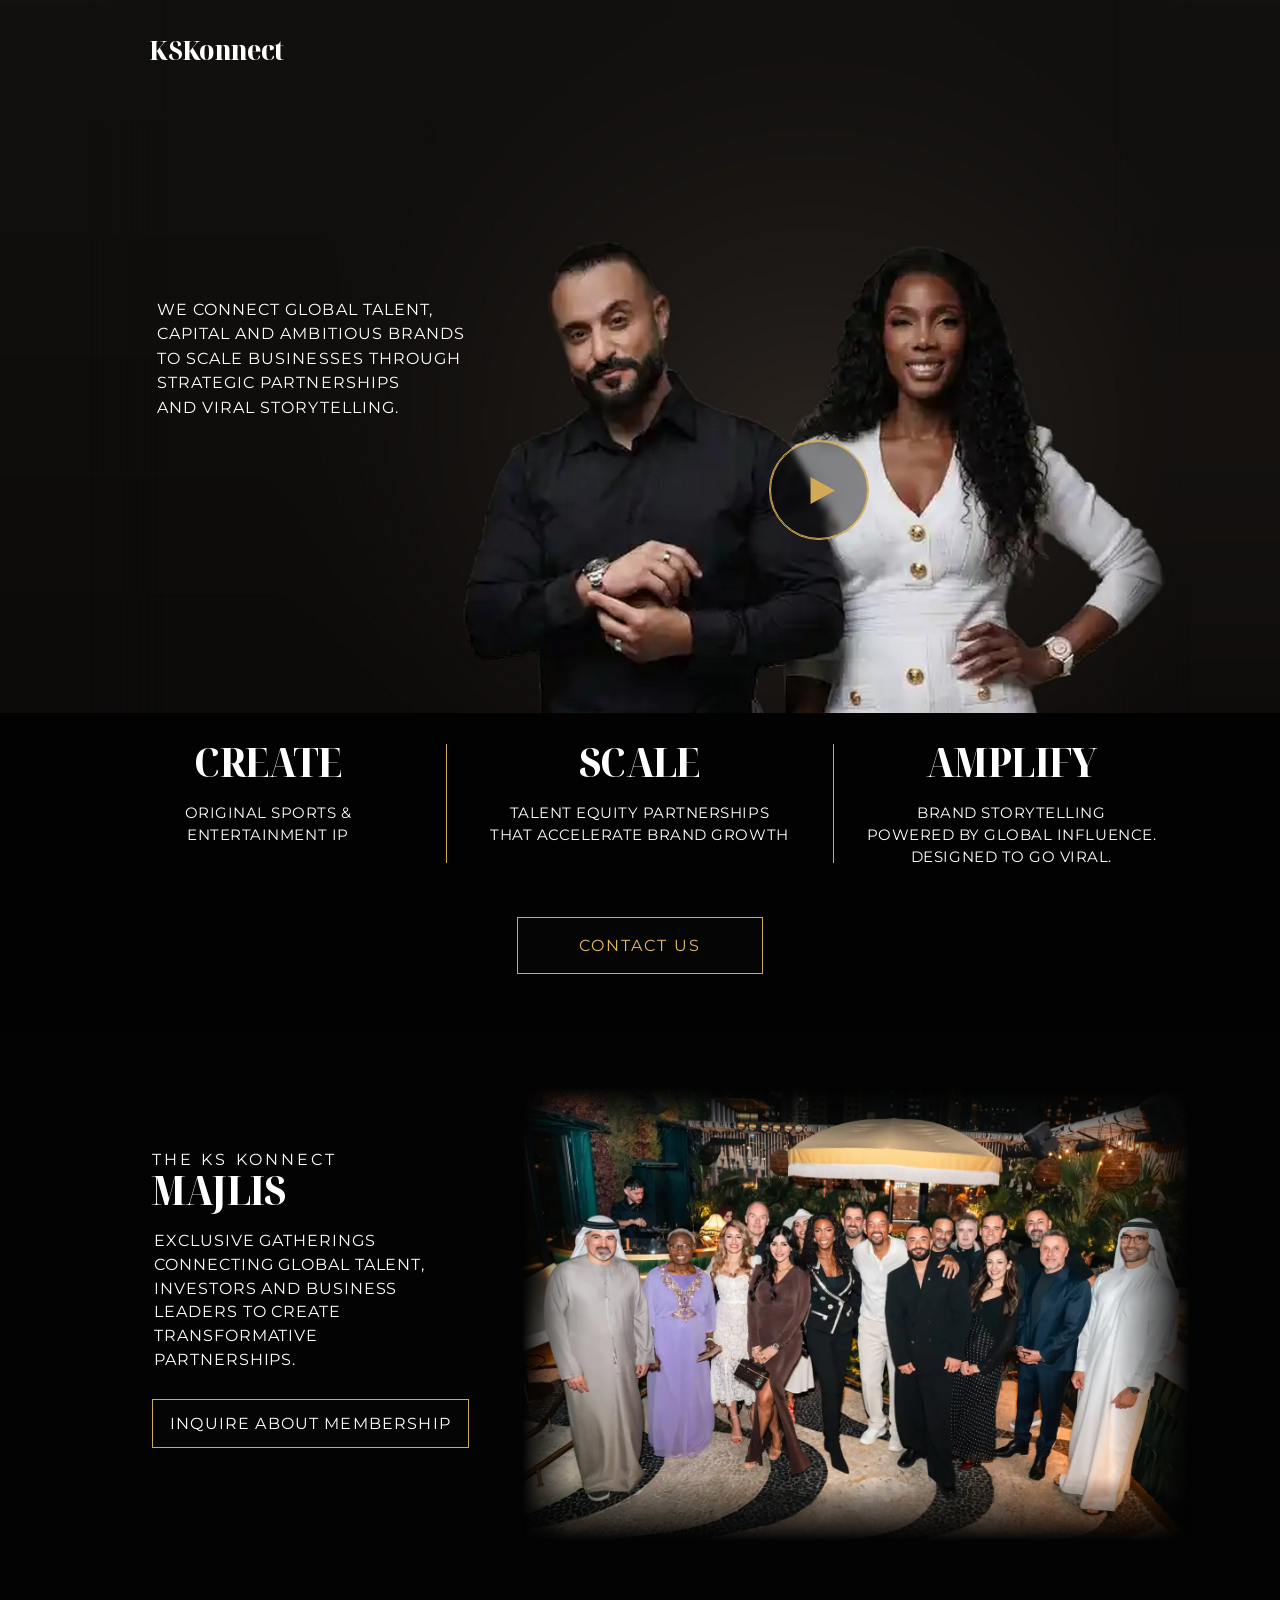
==== commit 68e0156f: "Show the trailer from a play button over the founders photo The hero is back to the founders portrai" ====
--- a/index.html
+++ b/index.html
@@ -4,15 +4,9 @@
 <meta name="description" content="We connect global talent, capital and ambitious brands to scale businesses through strategic partnerships and viral storytelling.">
 </head><body>
 <header class="full h-hero">
-  <div class="photo">
-    <video class="hero-vid" id="trailer" autoplay muted loop playsinline preload="auto" poster="img/home-hero.jpg" aria-label="KS Konnect corporate trailer">
-      <source src="video/ks-konnect-trailer-360.mp4" type="video/mp4" media="(max-width: 640px)">
-      <source src="video/ks-konnect-trailer.mp4" type="video/mp4">
-    </video>
-    <noscript><style>.hero-vid{opacity:1}</style></noscript>
-    <button class="sound" id="sound" type="button" aria-pressed="false">
-      <svg viewBox="0 0 20 16" aria-hidden="true"><path d="M2 5.5h3.5L10 1.5v13l-4.5-4H2z" fill="currentColor"/><path class="wave" d="M13 5a4 4 0 0 1 0 6M15.5 2.5a7.5 7.5 0 0 1 0 11" fill="none" stroke="currentColor" stroke-width="1.4" stroke-linecap="round"/><path class="mute" d="M13 5.5l5 5M18 5.5l-5 5" fill="none" stroke="currentColor" stroke-width="1.4" stroke-linecap="round"/></svg>
-      <span>Sound on</span>
+  <div class="photo" id="hero-photo">
+    <button class="play" id="play" type="button" aria-label="Play the KS Konnect corporate trailer" aria-haspopup="dialog">
+      <svg viewBox="0 0 22 24" aria-hidden="true"><path d="M2 1.5v21L21 12z"/></svg>
     </button>
   </div>
   <div class="site-head"><div class="wrap"><h1 class="logo-sm"><a href="index.html">KSKonnect</a></h1></div></div>
@@ -39,21 +33,21 @@
     <a class="btn" href="majlis.html">Inquire about membership</a>
   </div>
 </section>
+<div class="vmodal" id="vmodal" role="dialog" aria-modal="true" aria-label="KS Konnect corporate trailer" hidden>
+  <button class="vclose" id="vclose" type="button" aria-label="Close video"><svg viewBox="0 0 14 14" aria-hidden="true"><path d="M1 1l12 12M13 1L1 13" stroke="currentColor" stroke-width="1.6"/></svg></button>
+  <video id="trailer" controls playsinline preload="none" poster="img/trailer-poster.jpg">
+    <source src="video/ks-konnect-trailer.mp4" type="video/mp4">
+  </video>
+</div>
 <script>
 (function(){
-  var v=document.getElementById('trailer'),b=document.getElementById('sound'),label=b.querySelector('span'),heard=false;
-  function show(){if(v.classList.contains('on'))return;v.classList.add('on');setTimeout(function(){v.parentNode.classList.add('ready')},1100)}
-  v.addEventListener('playing',show);
-  if(!v.paused&&v.readyState>2)show();
-  if(window.matchMedia&&matchMedia('(prefers-reduced-motion: reduce)').matches){v.pause();label.textContent='Play trailer'}
-  function sync(){var on=!v.muted&&!v.paused;b.setAttribute('aria-pressed',on);b.classList.toggle('on',on);label.textContent=on?'Sound off':'Sound on'}
-  b.addEventListener('click',function(){
-    if(v.muted||v.paused){
-      if(!heard){v.currentTime=0;heard=true}
-      v.muted=false;v.play();
-    }else v.muted=true;
-    sync();
-  });
+  var m=document.getElementById('vmodal'),v=document.getElementById('trailer'),play=document.getElementById('play'),x=document.getElementById('vclose');
+  function open(){m.hidden=false;document.documentElement.style.overflow='hidden';if(v.ended)v.currentTime=0;v.play();x.focus()}
+  function close(){v.pause();m.hidden=true;document.documentElement.style.overflow='';play.focus()}
+  document.getElementById('hero-photo').addEventListener('click',open);
+  x.addEventListener('click',close);
+  m.addEventListener('click',function(e){if(e.target===m)close()});
+  document.addEventListener('keydown',function(e){if(e.key==='Escape'&&!m.hidden)close()});
 })();
 </script>
 </body></html>
--- a/style.css
+++ b/style.css
@@ -27,20 +27,27 @@
 .logo-sm{position:absolute;left:calc(46 * var(--u));top:calc(28 * var(--u));font-family:var(--serif);font-weight:800;font-stretch:83.5%;font-size:calc(21 * var(--u));line-height:1;letter-spacing:calc(-.5 * var(--u))}
 
 /* ---------- HOME ---------- */
-.h-hero{height:calc(480 * var(--u));background:var(--ink)}
-/* trailer box is 16:9 so the video's own captions are never cropped; the founders photo shows until it plays */
-.h-hero .photo{position:absolute;top:0;left:50%;transform:translateX(-50%);width:calc(853 * var(--u));height:calc(480 * var(--u));background:url(img/home-hero.jpg) center/cover no-repeat}
-.h-hero .photo::after{content:"";position:absolute;inset:0;pointer-events:none;background:radial-gradient(calc(330 * var(--u)) calc(175 * var(--u)) at calc(165 * var(--u)) calc(240 * var(--u)),rgba(3,3,3,.78),rgba(3,3,3,.5) 55%,rgba(3,3,3,0)),linear-gradient(rgba(3,3,3,.6),rgba(3,3,3,0) 20%)}
-.hero-vid{position:absolute;inset:0;width:100%;height:100%;object-fit:cover;opacity:0;transition:opacity 1s}
-.hero-vid.on{opacity:1}
-.h-hero .photo.ready{background:none}
-.sound{position:absolute;z-index:2;right:calc(46 * var(--u));top:calc(24 * var(--u));display:flex;align-items:center;height:calc(30 * var(--u));padding:0 calc(13 * var(--u));border:calc(1 * var(--u)) solid var(--gold);border-radius:calc(2 * var(--u));background:rgba(5,5,5,.55);color:#fff;font-family:var(--sans);font-size:calc(10 * var(--u));letter-spacing:calc(1.6 * var(--u));font-weight:400;text-transform:uppercase;cursor:pointer;transition:background .25s,color .25s}
-.sound svg{width:calc(15 * var(--u));height:calc(12 * var(--u));margin-right:calc(9 * var(--u))}
-.sound .wave,.sound.on .mute{display:none}
-.sound.on .wave{display:inline}
-.sound:hover{background:var(--gold);color:#000}
+.h-hero{height:calc(553 * var(--u));background:#141310 url(img/home-hero-edge.png) 0 0/100% calc(553 * var(--u)) no-repeat}
+.h-hero .photo{position:absolute;inset:0;width:calc(853 * var(--u));left:50%;transform:translateX(-50%);height:calc(553 * var(--u));background:url(img/home-hero.jpg) 0 0/calc(853 * var(--u)) calc(553 * var(--u)) no-repeat;cursor:pointer}
 .h-hero > .wrap{pointer-events:none}
-.h-hero .copy{pointer-events:auto;left:calc(52 * var(--u));top:calc(192 * var(--u));font-size:calc(12.6 * var(--u));line-height:calc(19 * var(--u));letter-spacing:calc(.8 * var(--u));font-weight:400;text-shadow:0 1px 10px rgba(0,0,0,.55)}
+.h-hero .copy{pointer-events:auto;left:calc(52 * var(--u));top:calc(230 * var(--u));font-size:calc(12.6 * var(--u));line-height:calc(19 * var(--u));letter-spacing:calc(.8 * var(--u));font-weight:400}
+/* play button over the founders, opens the corporate trailer */
+.play{position:absolute;left:calc(527 * var(--u));top:calc(342 * var(--u));width:calc(76 * var(--u));height:calc(76 * var(--u));border-radius:50%;border:calc(1.5 * var(--u)) solid var(--gold);background:rgba(5,5,5,.42);-webkit-backdrop-filter:blur(3px);backdrop-filter:blur(3px);display:flex;align-items:center;justify-content:center;cursor:pointer;transition:background .25s,transform .25s}
+.play svg{width:calc(22 * var(--u));height:calc(24 * var(--u));margin-left:calc(5 * var(--u))}
+.play svg path{fill:var(--gold);transition:fill .25s}
+.play::before{content:"";position:absolute;inset:calc(-1.5 * var(--u));border-radius:50%;border:calc(1.5 * var(--u)) solid var(--gold);animation:ring 2.4s ease-out infinite}
+@keyframes ring{from{transform:scale(1);opacity:.8}to{transform:scale(1.5);opacity:0}}
+.play:hover,.h-hero .photo:hover .play{background:var(--gold);transform:scale(1.06)}
+.play:hover svg path,.h-hero .photo:hover .play svg path{fill:#000}
+@media (prefers-reduced-motion:reduce){.play::before{animation:none;opacity:0}}
+
+/* trailer lightbox */
+.vmodal{position:fixed;inset:0;z-index:50;display:flex;align-items:center;justify-content:center;padding:60px 16px;background:rgba(0,0,0,.92)}
+.vmodal[hidden]{display:none}
+.vmodal video{display:block;width:min(100%, 1280px, calc((100vh - 120px) * 16 / 9));aspect-ratio:16/9;background:#000;outline:1px solid rgba(209,170,85,.35)}
+.vclose{position:absolute;top:12px;right:12px;width:40px;height:40px;border-radius:50%;border:1.5px solid var(--gold);background:transparent;color:#fff;cursor:pointer;display:flex;align-items:center;justify-content:center;transition:background .25s,color .25s}
+.vclose svg{width:14px;height:14px}
+.vclose:hover{background:var(--gold);color:#000}
 
 .pillars{background:#020202;padding-bottom:calc(44 * var(--u))}
 .pillars .wrap{display:grid;grid-template-columns:calc(276 * var(--u)) calc(300 * var(--u)) calc(277 * var(--u));height:calc(140 * var(--u))}
@@ -97,23 +104,21 @@
 
 @media (min-width:1101px){
   .photo{-webkit-mask-image:linear-gradient(90deg,transparent,#000 7%,#000 93%,transparent);mask-image:linear-gradient(90deg,transparent,#000 7%,#000 93%,transparent)}
-  .h-hero .photo{-webkit-mask-image:linear-gradient(90deg,transparent,#000 3%,#000 97%,transparent);mask-image:linear-gradient(90deg,transparent,#000 3%,#000 97%,transparent)}
 }
 
 /* ---------- PHONES: stack the layout ---------- */
 @media (max-width:640px){
   :root{--u:calc(100vw / 400)}
   .logo-sm{left:calc(16 * var(--u));top:calc(20 * var(--u));font-size:calc(22 * var(--u))}
-  .h-hero{height:auto;padding:calc(80 * var(--u)) calc(16 * var(--u)) calc(253 * var(--u))}
-  .h-hero .photo{left:0;transform:none;width:100%;top:auto;bottom:0;height:calc(225 * var(--u))}
-  .h-hero .photo::after{display:none}
-  .sound{right:calc(10 * var(--u));top:calc(10 * var(--u));height:calc(28 * var(--u));padding:0 calc(11 * var(--u));font-size:calc(10 * var(--u))}
+  .h-hero{height:auto;padding:calc(80 * var(--u)) calc(16 * var(--u)) calc(300 * var(--u))}
+  .h-hero .photo{left:0;transform:none;width:100%;top:auto;bottom:0;height:calc(340 * var(--u));background-size:auto calc(340 * var(--u));background-position:100% 100%}
+  .play{left:calc(186 * var(--u));top:calc(198 * var(--u));width:calc(68 * var(--u));height:calc(68 * var(--u))}
   .h-hero .copy{position:relative;left:0;top:0}
   .h-hero .copy{white-space:normal;font-size:calc(13.5 * var(--u));line-height:calc(20 * var(--u))}
   .h-hero .copy br,.h-majlis .copy br{display:none}
   .wrap{width:100%}
   .photo{-webkit-mask-image:linear-gradient(transparent,#000 30%);mask-image:linear-gradient(transparent,#000 30%)}
-  .h-hero .photo{-webkit-mask-image:none;mask-image:none}
+  .h-hero{background-image:none}
   .pillars{height:auto}
   .pillars .wrap{display:block;height:auto;padding:calc(8 * var(--u)) calc(16 * var(--u))}
   .cta{padding-top:calc(4 * var(--u))}
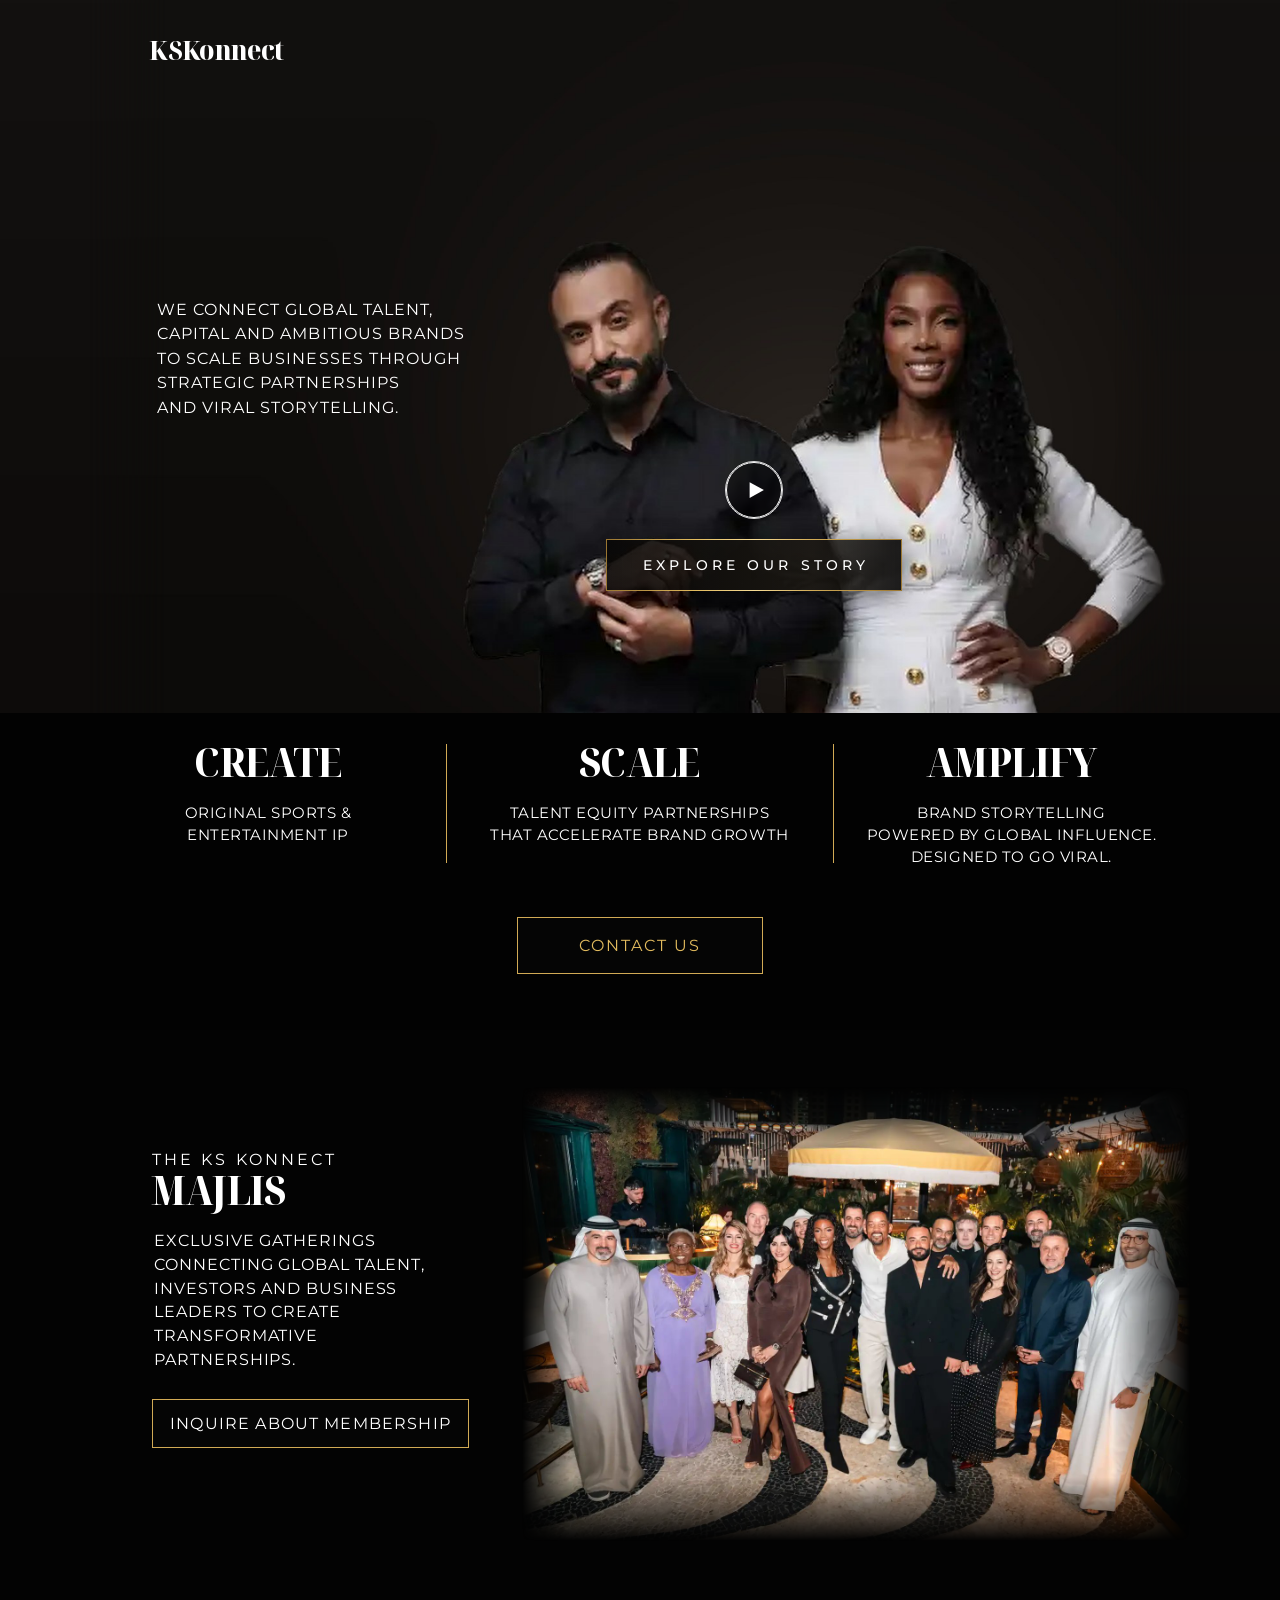
==== commit bdb898c0: "Add an "Explore our story" button under the play icon Matches the client's reference: a dark box wit" ====
--- a/index.html
+++ b/index.html
@@ -8,6 +8,7 @@
     <button class="play" id="play" type="button" aria-label="Play the KS Konnect corporate trailer" aria-haspopup="dialog">
       <svg viewBox="0 0 22 24" aria-hidden="true"><path d="M2 1.5v21L21 12z"/></svg>
     </button>
+    <button class="story" type="button" aria-haspopup="dialog">Explore our story</button>
   </div>
   <div class="site-head"><div class="wrap"><h1 class="logo-sm"><a href="index.html">KSKonnect</a></h1></div></div>
   <div class="wrap" style="height:100%">
--- a/style.css
+++ b/style.css
@@ -31,14 +31,16 @@
 .h-hero .photo{position:absolute;inset:0;width:calc(853 * var(--u));left:50%;transform:translateX(-50%);height:calc(553 * var(--u));background:url(img/home-hero.jpg) 0 0/calc(853 * var(--u)) calc(553 * var(--u)) no-repeat;cursor:pointer}
 .h-hero > .wrap{pointer-events:none}
 .h-hero .copy{pointer-events:auto;left:calc(52 * var(--u));top:calc(230 * var(--u));font-size:calc(12.6 * var(--u));line-height:calc(19 * var(--u));letter-spacing:calc(.8 * var(--u));font-weight:400}
-/* play button over the founders, opens the corporate trailer */
-.play{position:absolute;left:calc(527 * var(--u));top:calc(342 * var(--u));width:calc(76 * var(--u));height:calc(76 * var(--u));border-radius:50%;border:calc(1.5 * var(--u)) solid var(--gold);background:rgba(5,5,5,.42);-webkit-backdrop-filter:blur(3px);backdrop-filter:blur(3px);display:flex;align-items:center;justify-content:center;cursor:pointer;transition:background .25s,transform .25s}
-.play svg{width:calc(22 * var(--u));height:calc(24 * var(--u));margin-left:calc(5 * var(--u))}
-.play svg path{fill:var(--gold);transition:fill .25s}
-.play::before{content:"";position:absolute;inset:calc(-1.5 * var(--u));border-radius:50%;border:calc(1.5 * var(--u)) solid var(--gold);animation:ring 2.4s ease-out infinite}
+/* play button and "Explore our story" box over the founders; both open the corporate trailer */
+.play{position:absolute;left:calc(493 * var(--u));top:calc(358 * var(--u));width:calc(44 * var(--u));height:calc(44 * var(--u));border-radius:50%;border:calc(1.5 * var(--u)) solid #fff;background:rgba(0,0,0,.35);-webkit-backdrop-filter:blur(3px);backdrop-filter:blur(3px);display:flex;align-items:center;justify-content:center;cursor:pointer;transition:background .25s,transform .25s}
+.play svg{width:calc(13 * var(--u));height:calc(14 * var(--u));margin-left:calc(3 * var(--u))}
+.play svg path{fill:#fff;transition:fill .25s}
+.play::before{content:"";position:absolute;inset:calc(-1.5 * var(--u));border-radius:50%;border:calc(1.5 * var(--u)) solid rgba(255,255,255,.85);animation:ring 2.4s ease-out infinite}
 @keyframes ring{from{transform:scale(1);opacity:.8}to{transform:scale(1.5);opacity:0}}
-.play:hover,.h-hero .photo:hover .play{background:var(--gold);transform:scale(1.06)}
+.play:hover,.h-hero .photo:hover .play{background:#fff;transform:scale(1.06)}
 .play:hover svg path,.h-hero .photo:hover .play svg path{fill:#000}
+.story{position:absolute;left:calc(400 * var(--u));top:calc(418 * var(--u));width:calc(230 * var(--u));height:calc(40 * var(--u));display:flex;align-items:center;justify-content:center;padding-left:calc(3.2 * var(--u));border:calc(1.5 * var(--u)) solid transparent;border-image:linear-gradient(90deg,#9a7632,#e2bb5e 30%,#f6dc95 50%,#d1aa55 70%,#9a7632) 1;background:linear-gradient(90deg,rgba(8,7,6,.9),rgba(30,26,20,.82) 70%,rgba(8,7,6,.9));box-shadow:0 calc(4 * var(--u)) calc(18 * var(--u)) rgba(0,0,0,.45);color:#fff;font-family:var(--sans);font-size:calc(11 * var(--u));letter-spacing:calc(3.2 * var(--u));font-weight:500;text-transform:uppercase;white-space:nowrap;cursor:pointer;transition:background .25s,color .25s}
+.story:hover{background:var(--gold);color:#000}
 @media (prefers-reduced-motion:reduce){.play::before{animation:none;opacity:0}}
 
 /* trailer lightbox */
@@ -112,7 +114,9 @@
   .logo-sm{left:calc(16 * var(--u));top:calc(20 * var(--u));font-size:calc(22 * var(--u))}
   .h-hero{height:auto;padding:calc(80 * var(--u)) calc(16 * var(--u)) calc(300 * var(--u))}
   .h-hero .photo{left:0;transform:none;width:100%;top:auto;bottom:0;height:calc(340 * var(--u));background-size:auto calc(340 * var(--u));background-position:100% 100%}
-  .play{left:calc(186 * var(--u));top:calc(198 * var(--u));width:calc(68 * var(--u));height:calc(68 * var(--u))}
+  .play{left:calc(168 * var(--u));top:calc(211 * var(--u));width:calc(42 * var(--u));height:calc(42 * var(--u))}
+  .story{left:calc(84 * var(--u));top:calc(263 * var(--u));width:calc(210 * var(--u));height:calc(34 * var(--u));font-size:calc(10 * var(--u));letter-spacing:calc(2.6 * var(--u));padding-left:calc(2.6 * var(--u))}
+  .play svg{width:calc(12 * var(--u));height:calc(13 * var(--u))}
   .h-hero .copy{position:relative;left:0;top:0}
   .h-hero .copy{white-space:normal;font-size:calc(13.5 * var(--u));line-height:calc(20 * var(--u))}
   .h-hero .copy br,.h-majlis .copy br{display:none}
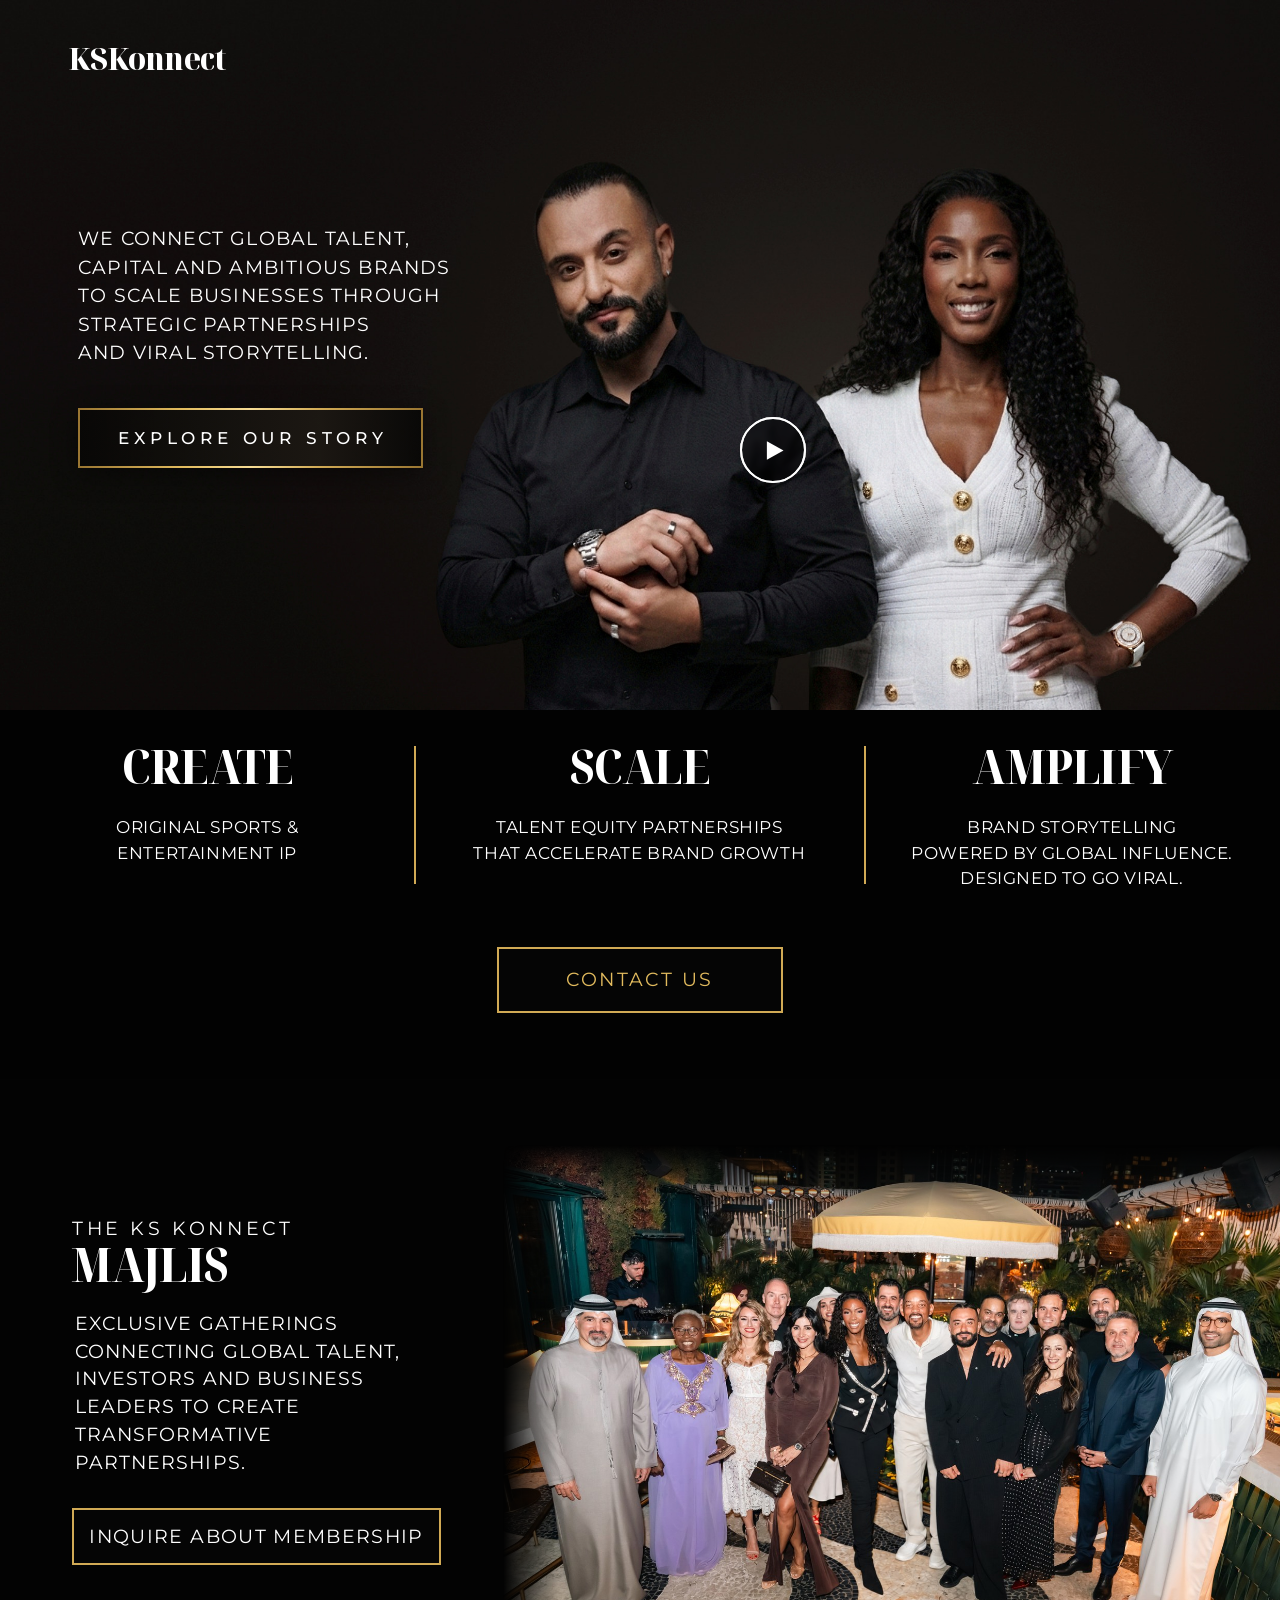
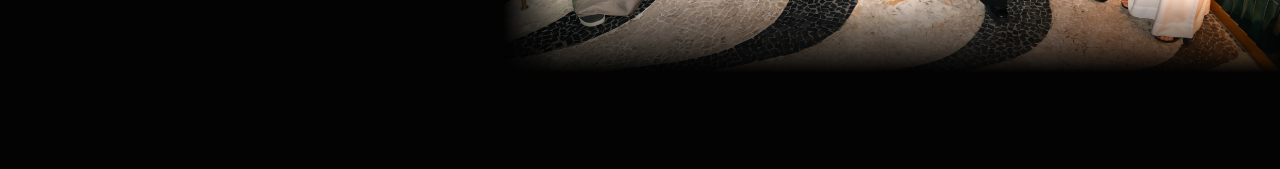
==== commit a7bcfb3c: "Make the home page fill laptop screens and sit the founders higher The home page now scales up to 16" ====
--- a/index.html
+++ b/index.html
@@ -2,7 +2,7 @@
 <html lang="en"><head><meta charset="utf-8"><meta name="viewport" content="width=device-width, initial-scale=1"><link rel="preconnect" href="https://fonts.googleapis.com"><link rel="preconnect" href="https://fonts.gstatic.com" crossorigin><link href="https://fonts.googleapis.com/css2?family=Montserrat:wght@400;500&family=Noto+Serif+Display:wdth,wght@62.5..100,700..900&family=Nunito+Sans:wght@400&display=swap" rel="stylesheet"><link rel="stylesheet" href="style.css">
 <title>KS Konnect</title>
 <meta name="description" content="We connect global talent, capital and ambitious brands to scale businesses through strategic partnerships and viral storytelling.">
-</head><body>
+</head><body class="home">
 <header class="full h-hero">
   <div class="photo" id="hero-photo">
     <button class="play" id="play" type="button" aria-label="Play the KS Konnect corporate trailer" aria-haspopup="dialog">
--- a/style.css
+++ b/style.css
@@ -1,4 +1,5 @@
-/* KS Konnect. Layout is drawn on the 853px mockup grid: "Nu" = N mockup pixels, scaled to the viewport (capped at 1100px). */
+/* KS Konnect. Layout is drawn on the 853px mockup grid: "Nu" = N mockup pixels, scaled to the viewport (capped at 1100px,
+   or 1600px on the home page so it fills a laptop screen). */
 :root{
   --u: calc(min(100vw, 1100px) / 853);
   --gold:#d1aa55; --gold-text:#e2bb5e;
@@ -7,6 +8,7 @@
   --body:'Nunito Sans', 'Avenir Next', Avenir, sans-serif;
   --sans:'Montserrat', 'Helvetica Neue', Arial, sans-serif;
 }
+.home{--u: calc(min(100vw, 1600px) / 853)}
 *{box-sizing:border-box;margin:0;padding:0}
 html{background:var(--ink)}
 body{background:var(--ink);color:var(--white);font-family:var(--sans);-webkit-font-smoothing:antialiased;overflow-x:hidden}
@@ -27,19 +29,20 @@
 .logo-sm{position:absolute;left:calc(46 * var(--u));top:calc(28 * var(--u));font-family:var(--serif);font-weight:800;font-stretch:83.5%;font-size:calc(21 * var(--u));line-height:1;letter-spacing:calc(-.5 * var(--u))}
 
 /* ---------- HOME ---------- */
-.h-hero{height:calc(553 * var(--u));background:#141310 url(img/home-hero-edge.png) 0 0/100% calc(553 * var(--u)) no-repeat}
-.h-hero .photo{position:absolute;inset:0;width:calc(853 * var(--u));left:50%;transform:translateX(-50%);height:calc(553 * var(--u));background:url(img/home-hero.jpg) 0 0/calc(853 * var(--u)) calc(553 * var(--u)) no-repeat;cursor:pointer}
+/* the hero image is calc(553 * var(--u)) tall; its top calc(80 * var(--u)) is empty backdrop, so it's cropped off to sit the founders higher */
+.h-hero{height:calc(473 * var(--u));background:#141310 url(img/home-hero-edge.png) 0 calc(-80 * var(--u))/100% calc(553 * var(--u)) no-repeat}
+.h-hero .photo{position:absolute;inset:0;width:calc(853 * var(--u));left:50%;transform:translateX(-50%);height:calc(473 * var(--u));background:url(img/home-hero.jpg) 0 calc(-80 * var(--u))/calc(853 * var(--u)) calc(553 * var(--u)) no-repeat;cursor:pointer}
 .h-hero > .wrap{pointer-events:none}
-.h-hero .copy{pointer-events:auto;left:calc(52 * var(--u));top:calc(230 * var(--u));font-size:calc(12.6 * var(--u));line-height:calc(19 * var(--u));letter-spacing:calc(.8 * var(--u));font-weight:400}
-/* play button and "Explore our story" box over the founders; both open the corporate trailer */
-.play{position:absolute;left:calc(493 * var(--u));top:calc(358 * var(--u));width:calc(44 * var(--u));height:calc(44 * var(--u));border-radius:50%;border:calc(1.5 * var(--u)) solid #fff;background:rgba(0,0,0,.35);-webkit-backdrop-filter:blur(3px);backdrop-filter:blur(3px);display:flex;align-items:center;justify-content:center;cursor:pointer;transition:background .25s,transform .25s}
+.h-hero .copy{pointer-events:auto;left:calc(52 * var(--u));top:calc(150 * var(--u));font-size:calc(12.6 * var(--u));line-height:calc(19 * var(--u));letter-spacing:calc(.8 * var(--u));font-weight:400}
+/* play button over the founders and "Explore our story" box under the headline; both open the corporate trailer */
+.play{position:absolute;left:calc(493 * var(--u));top:calc(278 * var(--u));width:calc(44 * var(--u));height:calc(44 * var(--u));border-radius:50%;border:calc(1.5 * var(--u)) solid #fff;background:rgba(0,0,0,.35);-webkit-backdrop-filter:blur(3px);backdrop-filter:blur(3px);display:flex;align-items:center;justify-content:center;cursor:pointer;transition:background .25s,transform .25s}
 .play svg{width:calc(13 * var(--u));height:calc(14 * var(--u));margin-left:calc(3 * var(--u))}
 .play svg path{fill:#fff;transition:fill .25s}
 .play::before{content:"";position:absolute;inset:calc(-1.5 * var(--u));border-radius:50%;border:calc(1.5 * var(--u)) solid rgba(255,255,255,.85);animation:ring 2.4s ease-out infinite}
 @keyframes ring{from{transform:scale(1);opacity:.8}to{transform:scale(1.5);opacity:0}}
 .play:hover,.h-hero .photo:hover .play{background:#fff;transform:scale(1.06)}
 .play:hover svg path,.h-hero .photo:hover .play svg path{fill:#000}
-.story{position:absolute;left:calc(400 * var(--u));top:calc(418 * var(--u));width:calc(230 * var(--u));height:calc(40 * var(--u));display:flex;align-items:center;justify-content:center;padding-left:calc(3.2 * var(--u));border:calc(1.5 * var(--u)) solid transparent;border-image:linear-gradient(90deg,#9a7632,#e2bb5e 30%,#f6dc95 50%,#d1aa55 70%,#9a7632) 1;background:linear-gradient(90deg,rgba(8,7,6,.9),rgba(30,26,20,.82) 70%,rgba(8,7,6,.9));box-shadow:0 calc(4 * var(--u)) calc(18 * var(--u)) rgba(0,0,0,.45);color:#fff;font-family:var(--sans);font-size:calc(11 * var(--u));letter-spacing:calc(3.2 * var(--u));font-weight:500;text-transform:uppercase;white-space:nowrap;cursor:pointer;transition:background .25s,color .25s}
+.story{position:absolute;left:calc(52 * var(--u));top:calc(272 * var(--u));width:calc(230 * var(--u));height:calc(40 * var(--u));display:flex;align-items:center;justify-content:center;padding-left:calc(3.2 * var(--u));border:calc(1.5 * var(--u)) solid transparent;border-image:linear-gradient(90deg,#9a7632,#e2bb5e 30%,#f6dc95 50%,#d1aa55 70%,#9a7632) 1;background:linear-gradient(90deg,rgba(8,7,6,.9),rgba(30,26,20,.82) 70%,rgba(8,7,6,.9));box-shadow:0 calc(4 * var(--u)) calc(18 * var(--u)) rgba(0,0,0,.45);color:#fff;font-family:var(--sans);font-size:calc(11 * var(--u));letter-spacing:calc(3.2 * var(--u));font-weight:500;text-transform:uppercase;white-space:nowrap;cursor:pointer;transition:background .25s,color .25s}
 .story:hover{background:var(--gold);color:#000}
 @media (prefers-reduced-motion:reduce){.play::before{animation:none;opacity:0}}
 
@@ -95,6 +98,7 @@
 .submit:hover svg path{stroke:#000}
 .toast{margin-top:calc(12 * var(--u));font-size:calc(12 * var(--u));color:var(--gold-text);opacity:0;transition:opacity .3s}
 .toast.on{opacity:1}
+.toast a{text-decoration:underline}
 
 .aside-col{padding-top:0}
 .aside-copy,.contact-copy{font-family:var(--body);font-weight:400;letter-spacing:calc(.2 * var(--u))}
@@ -104,13 +108,14 @@
 .email{display:inline-block;margin-top:calc(10 * var(--u));font-family:var(--body);font-size:calc(17 * var(--u));color:var(--gold-text);letter-spacing:calc(.3 * var(--u))}
 .email:hover{text-decoration:underline}
 
-@media (min-width:1101px){
+/* only once the page stops growing do the photos need their sides faded into the background */
+@media (min-width:1601px){
   .photo{-webkit-mask-image:linear-gradient(90deg,transparent,#000 7%,#000 93%,transparent);mask-image:linear-gradient(90deg,transparent,#000 7%,#000 93%,transparent)}
 }
 
 /* ---------- PHONES: stack the layout ---------- */
 @media (max-width:640px){
-  :root{--u:calc(100vw / 400)}
+  :root,.home{--u:calc(100vw / 400)}
   .logo-sm{left:calc(16 * var(--u));top:calc(20 * var(--u));font-size:calc(22 * var(--u))}
   .h-hero{height:auto;padding:calc(80 * var(--u)) calc(16 * var(--u)) calc(300 * var(--u))}
   .h-hero .photo{left:0;transform:none;width:100%;top:auto;bottom:0;height:calc(340 * var(--u));background-size:auto calc(340 * var(--u));background-position:100% 100%}
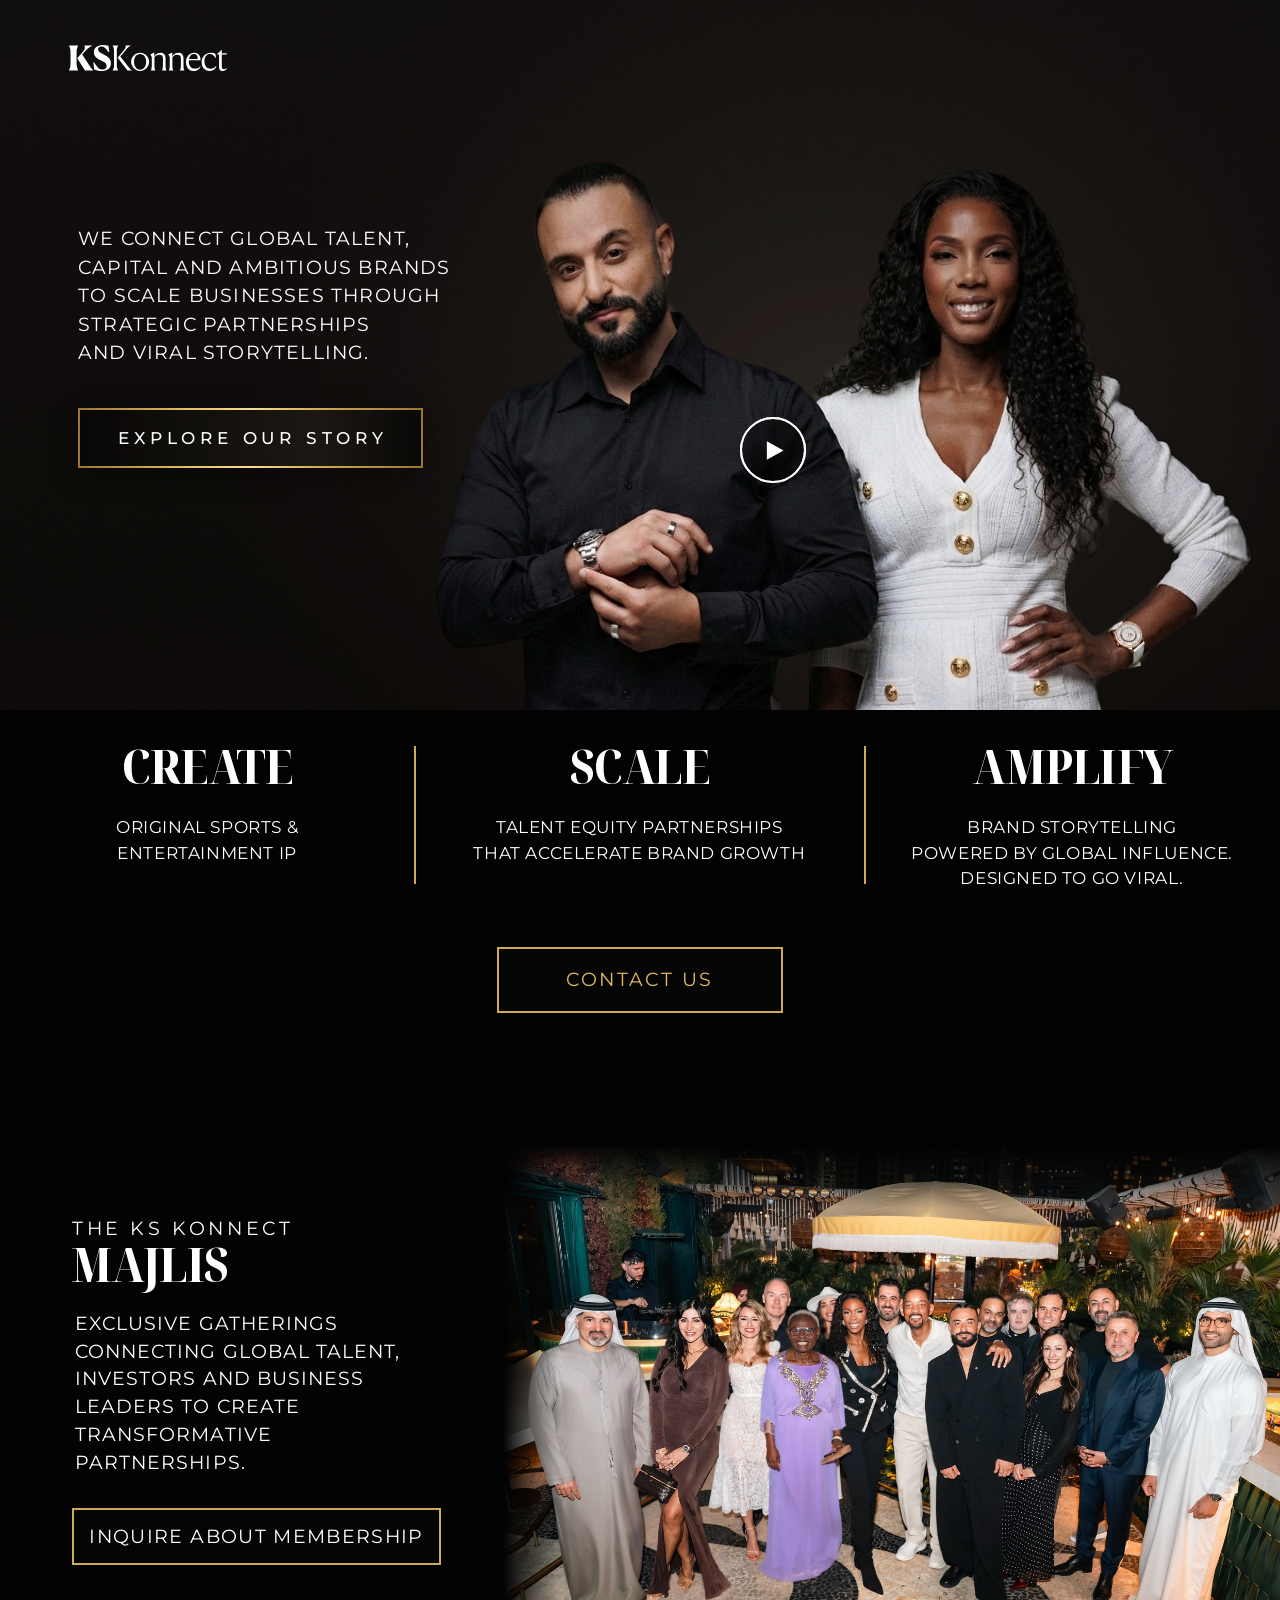
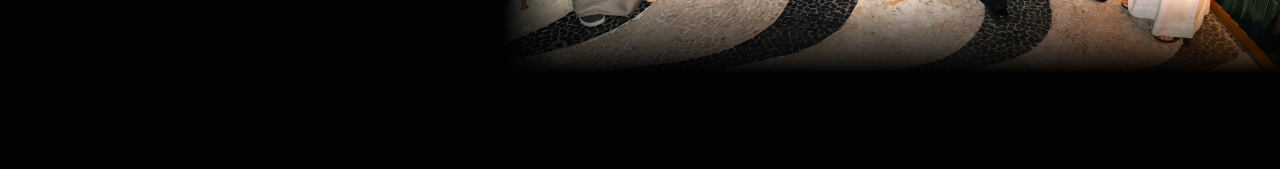
==== commit ec6f6954: "Use the client's final KSKonnect wordmark in the header The white version from 'KSKonnect Final Logo" ====
--- a/index.html
+++ b/index.html
@@ -10,7 +10,7 @@
     </button>
     <button class="story" type="button" aria-haspopup="dialog">Explore our story</button>
   </div>
-  <div class="site-head"><div class="wrap"><h1 class="logo-sm"><a href="index.html">KSKonnect</a></h1></div></div>
+  <div class="site-head"><div class="wrap"><h1 class="logo-sm"><a href="index.html"><img src="img/logo.svg" alt="KSKonnect"></a></h1></div></div>
   <div class="wrap" style="height:100%">
     <p class="copy">WE CONNECT GLOBAL TALENT, <br>CAPITAL AND AMBITIOUS BRANDS <br>TO SCALE BUSINESSES THROUGH <br>STRATEGIC PARTNERSHIPS <br>AND VIRAL STORYTELLING.</p>
   </div>
--- a/style.css
+++ b/style.css
@@ -23,10 +23,11 @@
 /* every section title shares one size */
 .title{font-family:var(--serif);font-weight:800;font-stretch:83.5%;font-size:calc(31 * var(--u));line-height:1.15;letter-spacing:calc(-.5 * var(--u))}
 
-/* small logo, top left */
+/* small logo, top left (the client's wordmark, img/logo.svg; the text styles only show if it fails to load) */
 .site-head{position:absolute;top:0;left:0;right:0;z-index:5}
 .site-head.static{position:relative;height:calc(84 * var(--u))}
-.logo-sm{position:absolute;left:calc(46 * var(--u));top:calc(28 * var(--u));font-family:var(--serif);font-weight:800;font-stretch:83.5%;font-size:calc(21 * var(--u));line-height:1;letter-spacing:calc(-.5 * var(--u))}
+.logo-sm{position:absolute;left:calc(46 * var(--u));top:calc(30 * var(--u));font-family:var(--serif);font-weight:800;font-stretch:83.5%;font-size:calc(21 * var(--u));line-height:1;letter-spacing:calc(-.5 * var(--u))}
+.logo-sm img{display:block;height:calc(17 * var(--u));width:auto}
 
 /* ---------- HOME ---------- */
 /* the hero image is calc(553 * var(--u)) tall; its top calc(80 * var(--u)) is empty backdrop, so it's cropped off to sit the founders higher */
@@ -116,7 +117,8 @@
 /* ---------- PHONES: stack the layout ---------- */
 @media (max-width:640px){
   :root,.home{--u:calc(100vw / 400)}
-  .logo-sm{left:calc(16 * var(--u));top:calc(20 * var(--u));font-size:calc(22 * var(--u))}
+  .logo-sm{left:calc(16 * var(--u));top:calc(22 * var(--u));font-size:calc(22 * var(--u))}
+  .logo-sm img{height:calc(17.5 * var(--u))}
   .h-hero{height:auto;padding:calc(80 * var(--u)) calc(16 * var(--u)) calc(300 * var(--u))}
   .h-hero .photo{left:0;transform:none;width:100%;top:auto;bottom:0;height:calc(340 * var(--u));background-size:auto calc(340 * var(--u));background-position:100% 100%}
   .play{left:calc(168 * var(--u));top:calc(211 * var(--u));width:calc(42 * var(--u));height:calc(42 * var(--u))}
